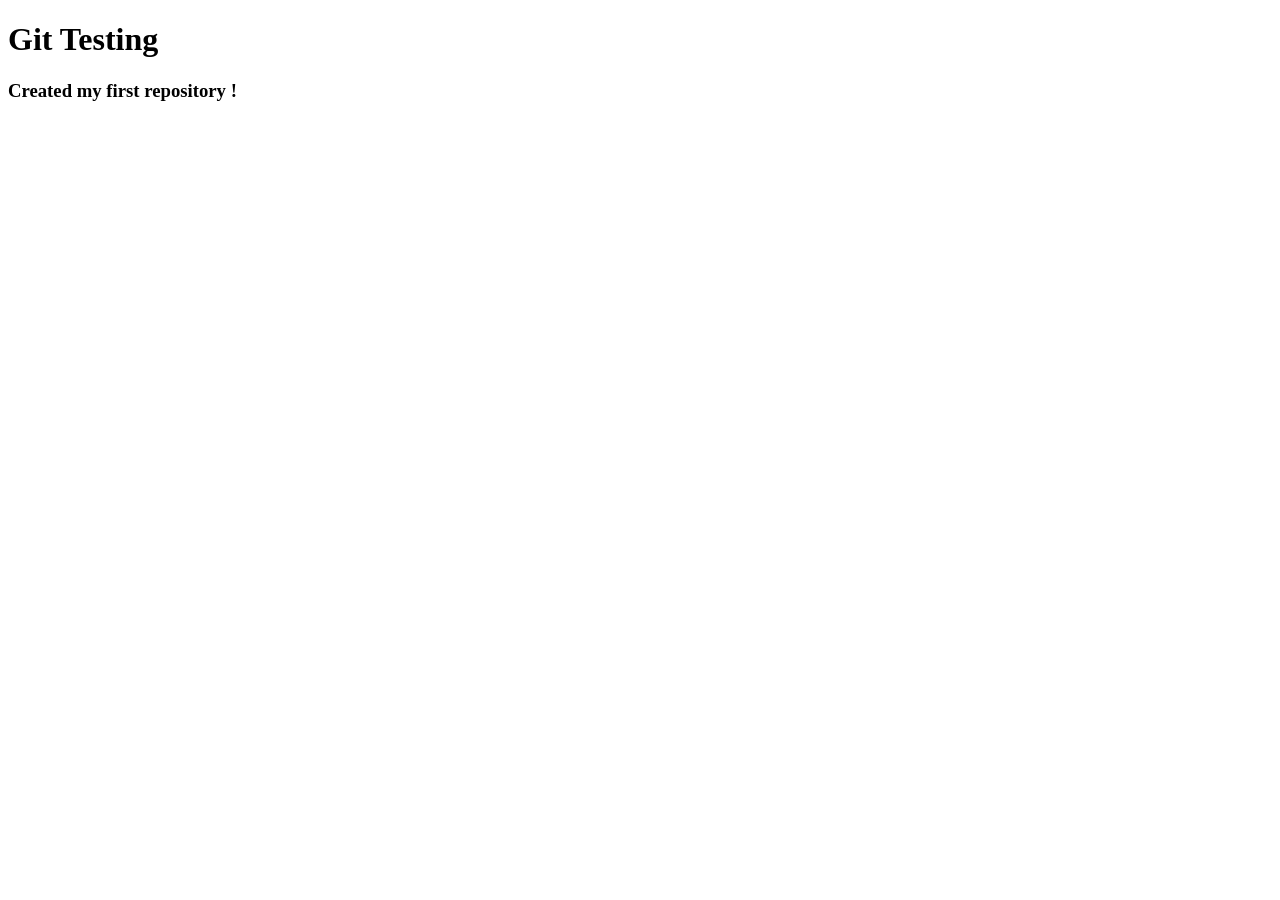
==== index.html @ 99018297 "renamed" ====
<!DOCTYPE html>
<html lang="en">
<head>
    <meta charset="UTF-8">
    <meta name="viewport" content="width=device-width, initial-scale=1.0">
    <title>Document</title>
</head>
<body>
    <h1>Git Testing</h1>
    <h3>Created my first repository !</h3>
</body>
</html>
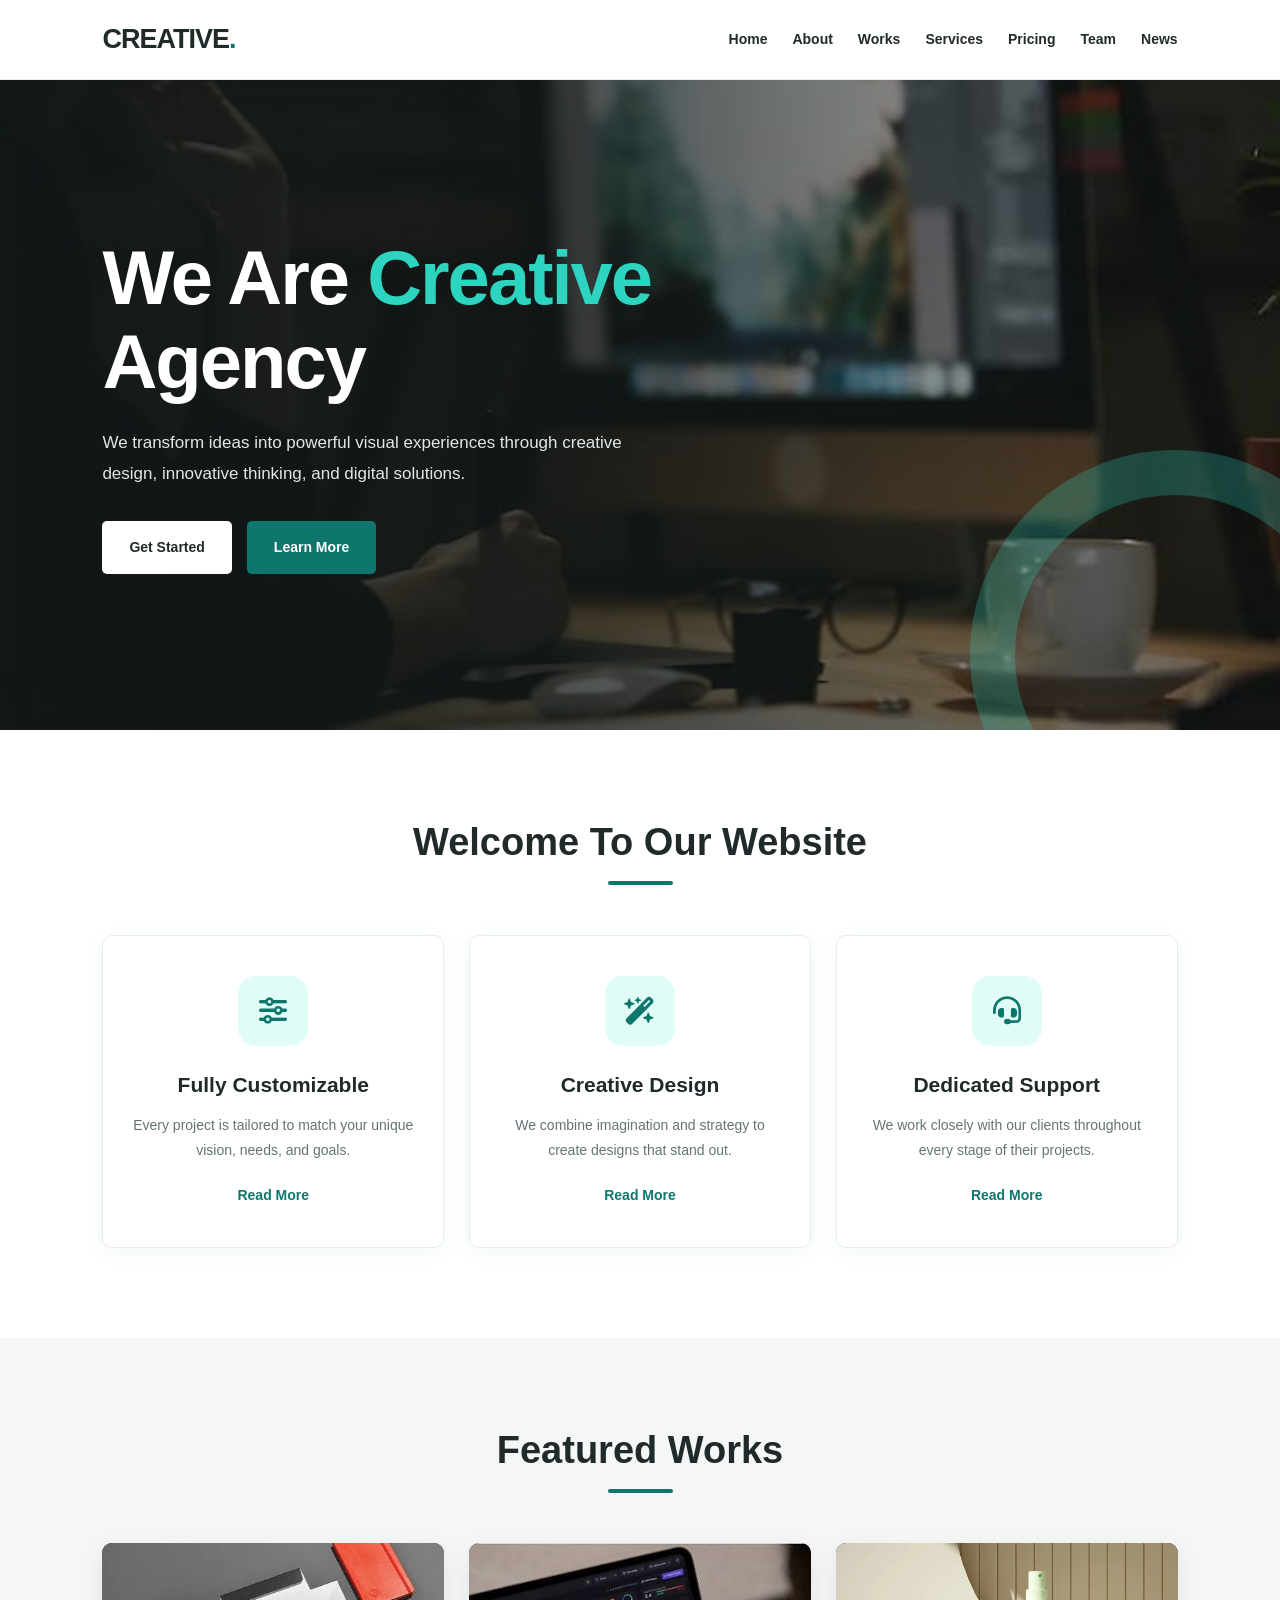
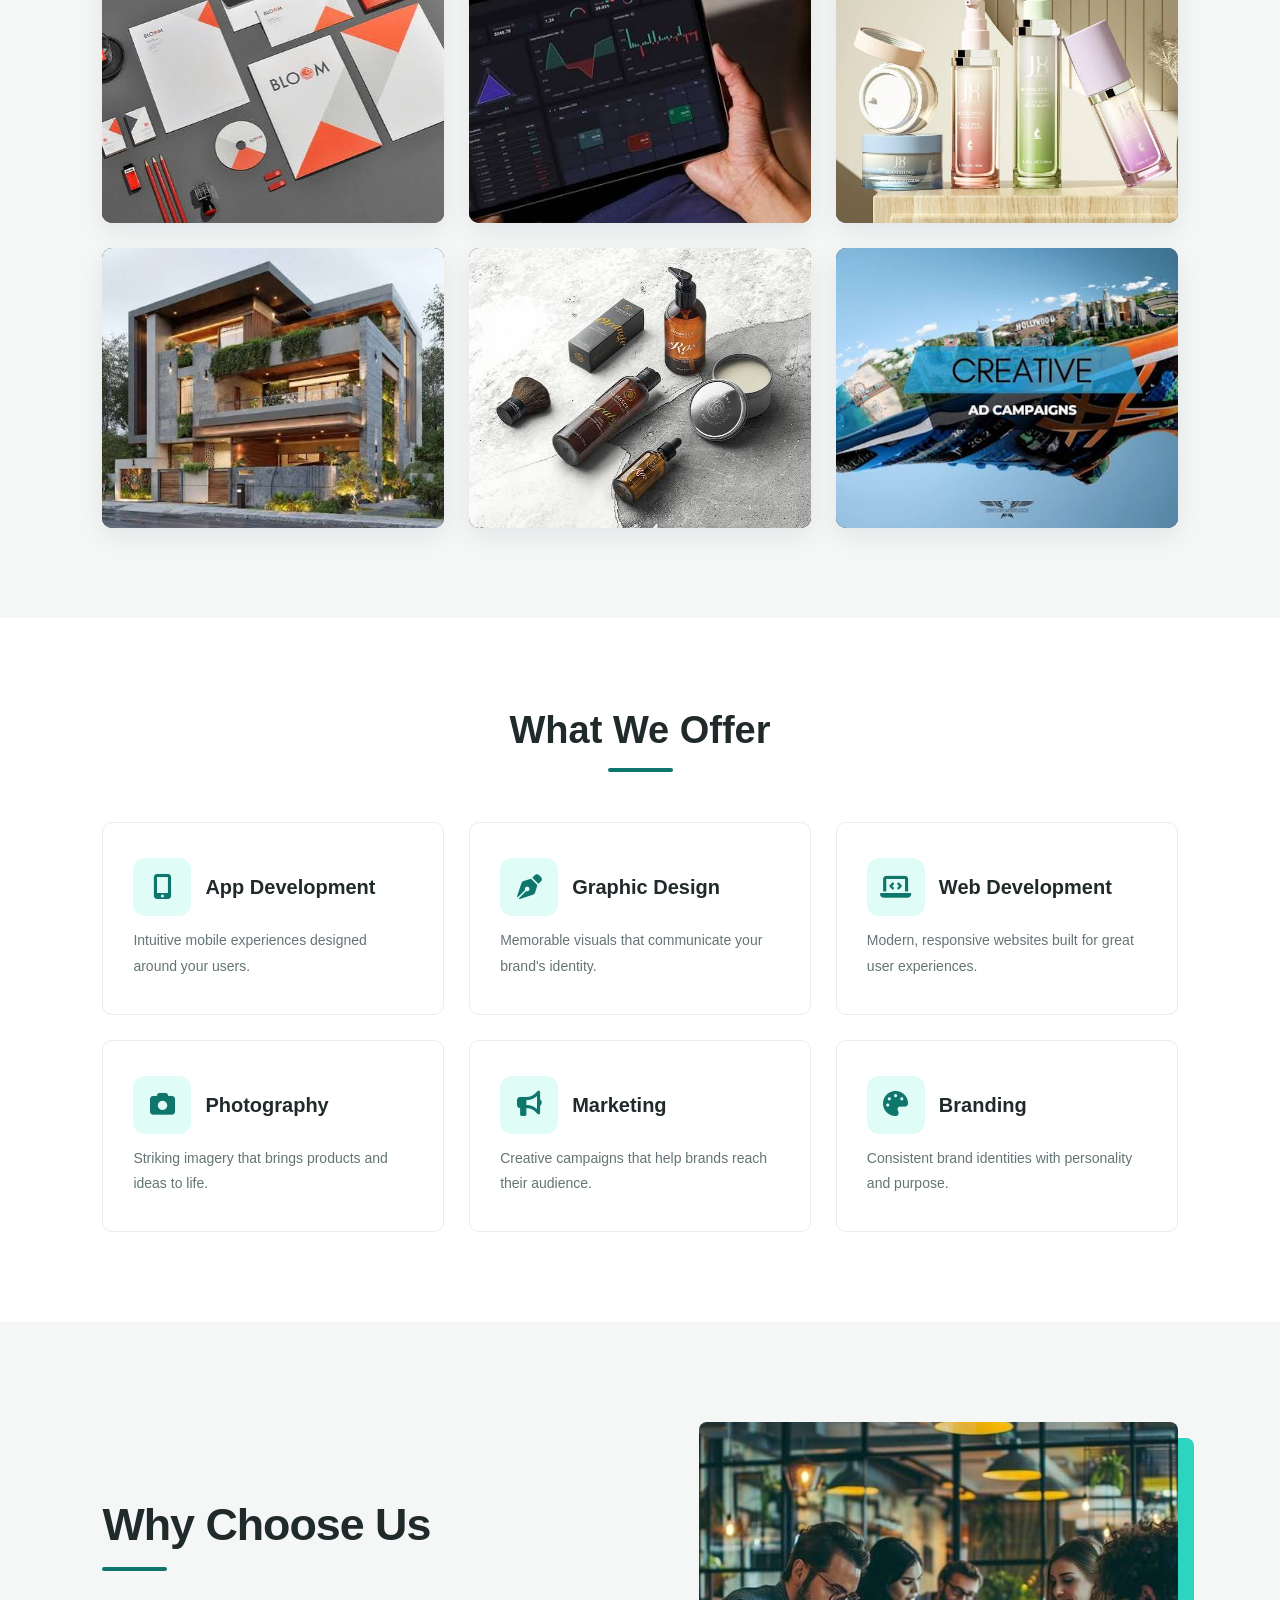
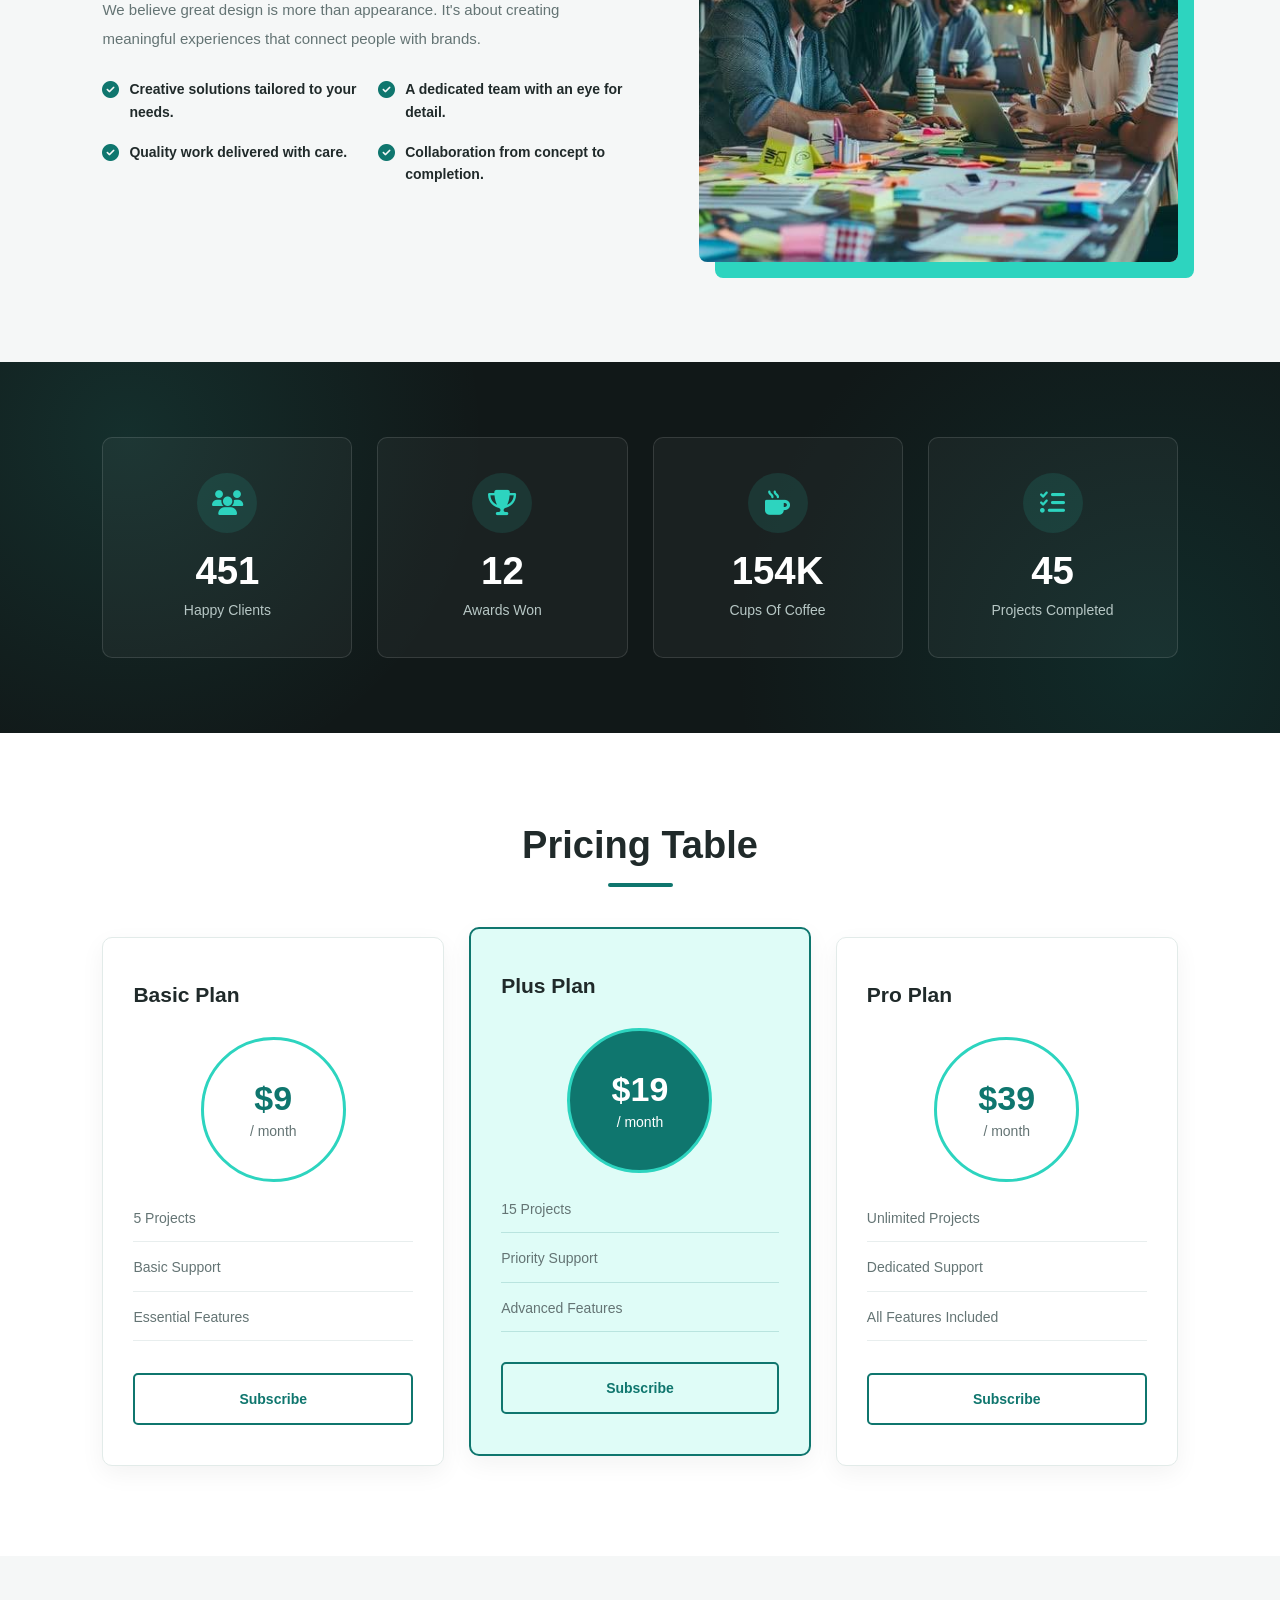
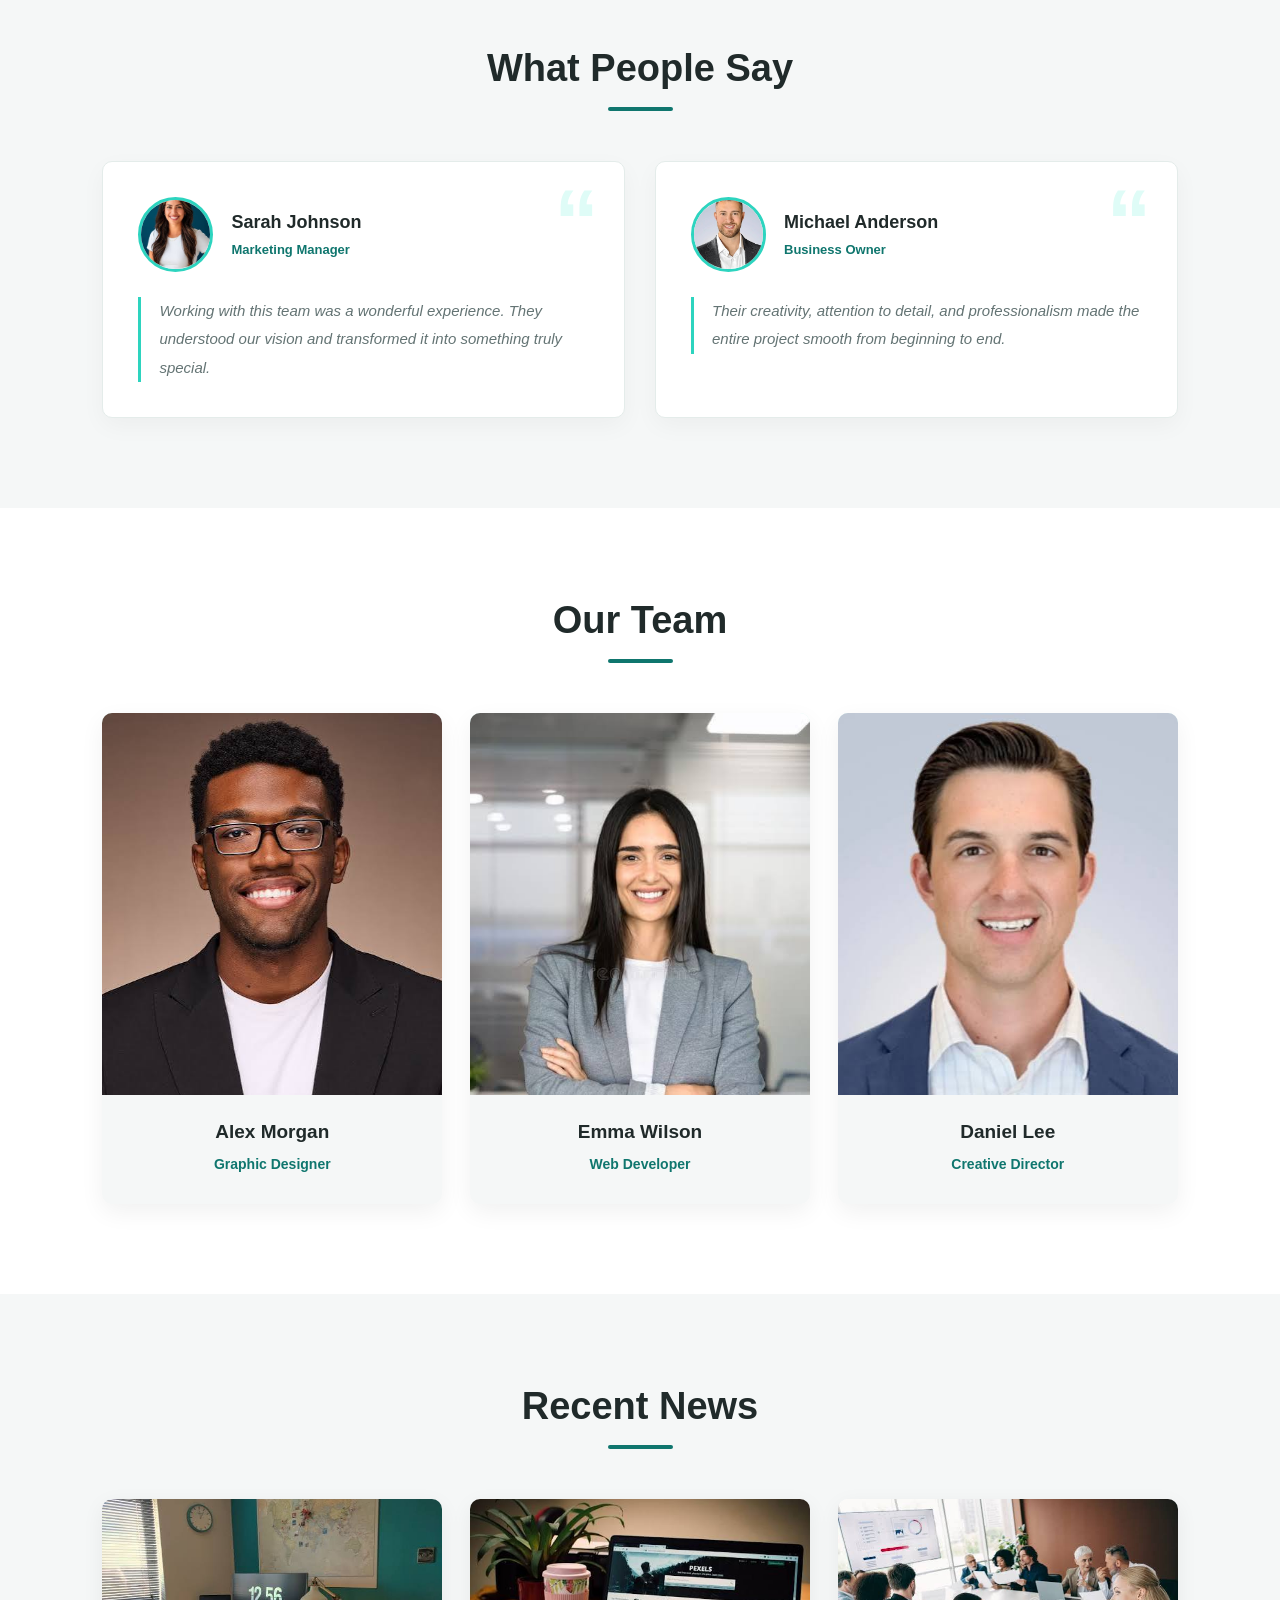
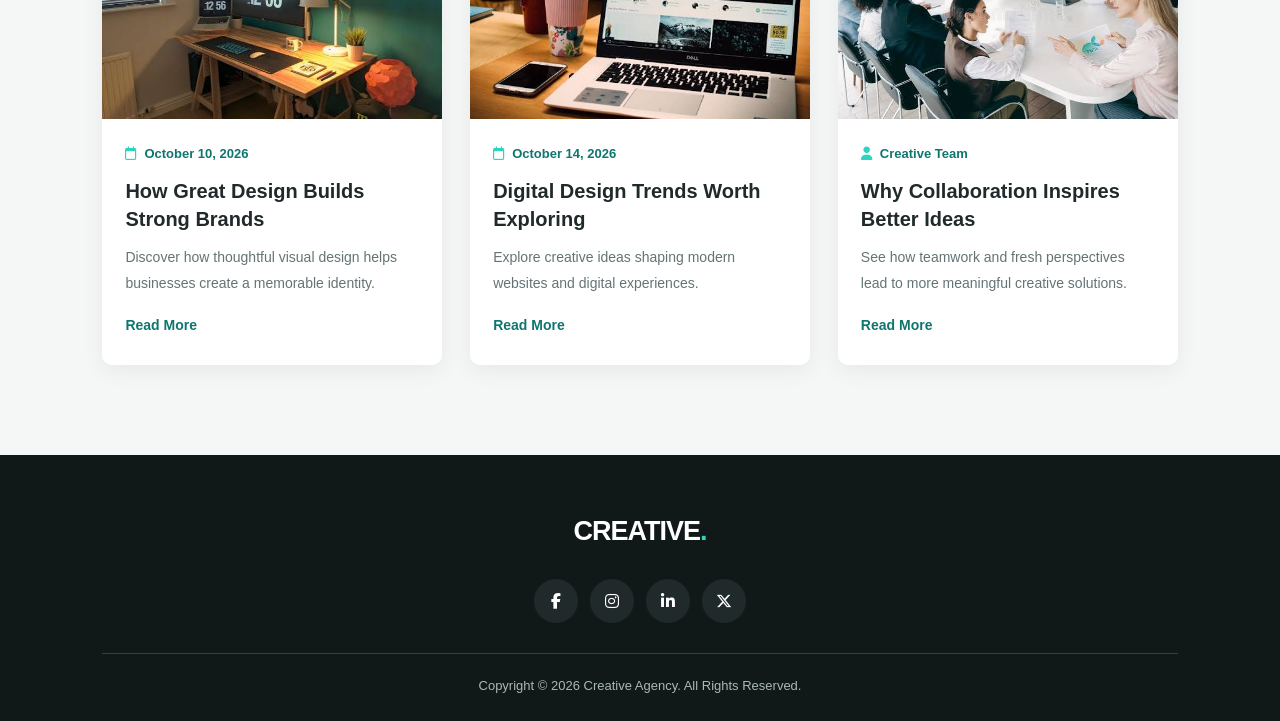
==== commit c2e6f43a: "Add files via upload" ====
--- a/index.html
+++ b/index.html
@@ -1,12 +1,708 @@
-<!DOCTYPE html>
-<html lang="en">
-<head>
-    <meta charset="UTF-8">
-    <meta name="viewport" content="width=device-width, initial-scale=1.0">
-    <title>Document</title>
-</head>
-<body>
-    <h1>Git Testing</h1>
-    <h3>Created my first repository !</h3>
-</body>
-</html>+
+<!DOCTYPE html>
+<html lang="en">
+<head>
+    <meta charset="UTF-8">
+    <meta name="viewport" content="width=device-width, initial-scale=1.0">
+
+    <title>Creative Agency</title>
+
+    <link rel="stylesheet" href="style.css">
+    <link rel="stylesheet" href="https://cdnjs.cloudflare.com/ajax/libs/font-awesome/6.7.2/css/all.min.css">
+</head>
+
+<body>
+
+    <!-- ================= HEADER ================= -->
+    <header class="header">
+        <a href="#home" class="logo">CREATIVE<span>.</span></a>
+
+        <nav class="navbar" aria-label="Main navigation">
+            <a href="#home">Home</a>
+            <a href="#about">About</a>
+            <a href="#works">Works</a>
+            <a href="#services">Services</a>
+            <a href="#pricing">Pricing</a>
+            <a href="#team">Team</a>
+            <a href="#news">News</a>
+        </nav>
+    </header>
+
+    <main>
+        <!-- ================= 1. HERO ================= -->
+        <section class="hero" id="home">
+            <div class="hero-content">
+                <h1>We Are <span>Creative</span> Agency</h1>
+                <p>
+                    We transform ideas into powerful visual experiences
+                    through creative design, innovative thinking, and
+                    digital solutions.
+                </p>
+                <div class="hero-buttons">
+                    <a href="#welcome" class="btn btn-light">Get Started</a>
+                    <a href="#works" class="btn btn-primary">Learn More</a>
+                </div>
+            </div>
+        </section>
+
+        <!-- ================= 2. WELCOME ================= -->
+        <section class="welcome section-padding" id="welcome">
+            <div class="section-header">
+                <h2>Welcome To Our Website</h2>
+                <span class="section-line"></span>
+            </div>
+            <div class="features-container">
+
+                <article class="feature-card">
+                    <i class="fa-solid fa-sliders feature-icon"
+                       aria-hidden="true"></i>
+                    <h3>Fully Customizable</h3>
+                    <p>
+                        Every project is tailored to match your unique
+                        vision, needs, and goals.
+                    </p>
+                    <a href="#services" class="card-link">Read More</a>
+                </article>
+
+                <article class="feature-card">
+                    <i class="fa-solid fa-wand-magic-sparkles feature-icon"
+                       aria-hidden="true"></i>
+                    <h3>Creative Design</h3>
+                    <p>
+                        We combine imagination and strategy to create
+                        designs that stand out.
+                    </p>
+                    <a href="#works" class="card-link">Read More</a>
+                </article>
+
+                <article class="feature-card">
+                    <i class="fa-solid fa-headset feature-icon"
+                       aria-hidden="true"></i>
+
+                    <h3>Dedicated Support</h3>
+
+                    <p>
+                        We work closely with our clients throughout
+                        every stage of their projects.
+                    </p>
+
+                    <a href="#news" class="card-link">Read More</a>
+                </article>
+
+            </div>
+        </section>
+
+        <!-- ================= 3. FEATURED WORKS ================= -->
+        <section class="portfolio section-padding" id="works">
+            <div class="section-header">
+                <h2>Featured Works</h2>
+                <span class="section-line"></span>
+            </div>
+
+            <div class="portfolio-container">
+
+                <article class="portfolio-card">
+                    <img src="images/work1.jpg"
+                         alt="Creative branding project">
+
+                    <div class="portfolio-overlay">
+                        <span class="portfolio-category">Branding</span>
+                        <h3>Visual Identity</h3>
+
+                        <div class="portfolio-actions">
+                            <a href="#services" aria-label="Explore branding services">
+                                <i class="fa-solid fa-arrow-up-right-from-square"
+                                   aria-hidden="true"></i>
+                            </a>
+
+                            <a href="#about" aria-label="Learn about our agency">
+                                <i class="fa-solid fa-magnifying-glass-plus"
+                                   aria-hidden="true"></i>
+                            </a>
+                        </div>
+                    </div>
+                </article>
+
+                <article class="portfolio-card">
+                    <img src="images/work2.jpg"
+                         alt="Modern website design project">
+
+                    <div class="portfolio-overlay">
+                        <span class="portfolio-category">Web Design</span>
+                        <h3>Digital Experience</h3>
+
+                        <div class="portfolio-actions">
+                            <a href="#services" aria-label="Explore web design services">
+                                <i class="fa-solid fa-arrow-up-right-from-square"
+                                   aria-hidden="true"></i>
+                            </a>
+
+                            <a href="#about" aria-label="Learn about our agency">
+                                <i class="fa-solid fa-magnifying-glass-plus"
+                                   aria-hidden="true"></i>
+                            </a>
+                        </div>
+                    </div>
+                </article>
+
+                <article class="portfolio-card">
+                    <img src="images/work3.jpg"
+                         alt="Creative packaging design">
+
+                    <div class="portfolio-overlay">
+                        <span class="portfolio-category">Packaging</span>
+                        <h3>Product Stories</h3>
+
+                        <div class="portfolio-actions">
+                            <a href="#services" aria-label="Explore design services">
+                                <i class="fa-solid fa-arrow-up-right-from-square"
+                                   aria-hidden="true"></i>
+                            </a>
+
+                            <a href="#about" aria-label="Learn about our agency">
+                                <i class="fa-solid fa-magnifying-glass-plus"
+                                   aria-hidden="true"></i>
+                            </a>
+                        </div>
+                    </div>
+                </article>
+
+                <article class="portfolio-card">
+                    <img src="images/work4.jpg"
+                         alt="Architectural design project">
+
+                    <div class="portfolio-overlay">
+                        <span class="portfolio-category">Architecture</span>
+                        <h3>Modern Spaces</h3>
+
+                        <div class="portfolio-actions">
+                            <a href="#services" aria-label="Explore creative services">
+                                <i class="fa-solid fa-arrow-up-right-from-square"
+                                   aria-hidden="true"></i>
+                            </a>
+
+                            <a href="#about" aria-label="Learn about our agency">
+                                <i class="fa-solid fa-magnifying-glass-plus"
+                                   aria-hidden="true"></i>
+                            </a>
+                        </div>
+                    </div>
+                </article>
+
+                <article class="portfolio-card">
+                    <img src="images/work5.jpg"
+                         alt="Creative product photography">
+
+                    <div class="portfolio-overlay">
+                        <span class="portfolio-category">Photography</span>
+                        <h3>Product Stories</h3>
+
+                        <div class="portfolio-actions">
+                            <a href="#services" aria-label="Explore photography services">
+                                <i class="fa-solid fa-arrow-up-right-from-square"
+                                   aria-hidden="true"></i>
+                            </a>
+
+                            <a href="#about" aria-label="Learn about our agency">
+                                <i class="fa-solid fa-magnifying-glass-plus"
+                                   aria-hidden="true"></i>
+                            </a>
+                        </div>
+                    </div>
+                </article>
+
+                <article class="portfolio-card">
+                    <img src="images/work6.jpg"
+                         alt="Creative advertising campaign">
+
+                    <div class="portfolio-overlay">
+                        <span class="portfolio-category">Campaign</span>
+                        <h3>Bold Ideas</h3>
+
+                        <div class="portfolio-actions">
+                            <a href="#services" aria-label="Explore campaign services">
+                                <i class="fa-solid fa-arrow-up-right-from-square"
+                                   aria-hidden="true"></i>
+                            </a>
+
+                            <a href="#about" aria-label="Learn about our agency">
+                                <i class="fa-solid fa-magnifying-glass-plus"
+                                   aria-hidden="true"></i>
+                            </a>
+                        </div>
+                    </div>
+                </article>
+
+            </div>
+        </section>
+
+        <!-- ================= 4. SERVICES ================= -->
+        <section class="services section-padding" id="services">
+            <div class="section-header">
+                <h2>What We Offer</h2>
+                <span class="section-line"></span>
+            </div>
+
+            <div class="services-container">
+
+                <article class="service-card">
+                    <h3>
+                        <i class="fa-solid fa-mobile-screen-button"
+                           aria-hidden="true"></i>
+                        App Development
+                    </h3>
+                    <p>Intuitive mobile experiences designed around your users.</p>
+                </article>
+
+                <article class="service-card">
+                    <h3>
+                        <i class="fa-solid fa-pen-nib"
+                           aria-hidden="true"></i>
+                        Graphic Design
+                    </h3>
+                    <p>Memorable visuals that communicate your brand's identity.</p>
+                </article>
+
+                <article class="service-card">
+                    <h3>
+                        <i class="fa-solid fa-laptop-code"
+                           aria-hidden="true"></i>
+                        Web Development
+                    </h3>
+                    <p>Modern, responsive websites built for great user experiences.</p>
+                </article>
+
+                <article class="service-card">
+                    <h3>
+                        <i class="fa-solid fa-camera"
+                           aria-hidden="true"></i>
+                        Photography
+                    </h3>
+                    <p>Striking imagery that brings products and ideas to life.</p>
+                </article>
+
+                <article class="service-card">
+                    <h3>
+                        <i class="fa-solid fa-bullhorn"
+                           aria-hidden="true"></i>
+                        Marketing
+                    </h3>
+                    <p>Creative campaigns that help brands reach their audience.</p>
+                </article>
+
+                <article class="service-card">
+                    <h3>
+                        <i class="fa-solid fa-palette"
+                           aria-hidden="true"></i>
+                        Branding
+                    </h3>
+                    <p>Consistent brand identities with personality and purpose.</p>
+                </article>
+
+            </div>
+        </section>
+
+        <!-- ================= 5. WHY CHOOSE US ================= -->
+        <section class="about section-padding" id="about">
+
+            <div class="about-content">
+                <div class="section-header section-header-left">
+                    <h2>Why Choose Us</h2>
+                    <span class="section-line"></span>
+                </div>
+
+                <p>
+                    We believe great design is more than appearance.
+                    It's about creating meaningful experiences that
+                    connect people with brands.
+                </p>
+
+                <ul class="about-list">
+                    <li>
+                        <i class="fa-solid fa-circle-check"
+                           aria-hidden="true"></i>
+                        Creative solutions tailored to your needs.
+                    </li>
+
+                    <li>
+                        <i class="fa-solid fa-circle-check"
+                           aria-hidden="true"></i>
+                        A dedicated team with an eye for detail.
+                    </li>
+
+                    <li>
+                        <i class="fa-solid fa-circle-check"
+                           aria-hidden="true"></i>
+                        Quality work delivered with care.
+                    </li>
+
+                    <li>
+                        <i class="fa-solid fa-circle-check"
+                           aria-hidden="true"></i>
+                        Collaboration from concept to completion.
+                    </li>
+                </ul>
+            </div>
+
+            <div class="about-image">
+                <img src="images/about.jpg"
+                     alt="Creative team working together in a studio">
+            </div>
+
+        </section>
+
+        <!-- ================= 6. STATISTICS ================= -->
+        <section class="stats section-padding" id="stats">
+
+            <div class="stats-container">
+
+                <article class="stat-card">
+                    <i class="fa-solid fa-users" aria-hidden="true"></i>
+                    <h3>451</h3>
+                    <p>Happy Clients</p>
+                </article>
+
+                <article class="stat-card">
+                    <i class="fa-solid fa-trophy" aria-hidden="true"></i>
+                    <h3>12</h3>
+                    <p>Awards Won</p>
+                </article>
+
+                <article class="stat-card">
+                    <i class="fa-solid fa-mug-hot" aria-hidden="true"></i>
+                    <h3>154K</h3>
+                    <p>Cups Of Coffee</p>
+                </article>
+
+                <article class="stat-card">
+                    <i class="fa-solid fa-list-check" aria-hidden="true"></i>
+                    <h3>45</h3>
+                    <p>Projects Completed</p>
+                </article>
+
+            </div>
+        </section>
+
+        <!-- ================= 7. PRICING ================= -->
+        <section class="pricing section-padding" id="pricing">
+            <div class="section-header">
+                <h2>Pricing Table</h2>
+                <span class="section-line"></span>
+            </div>
+
+            <div class="pricing-container">
+
+                <article class="pricing-card">
+                    <h3>Basic Plan</h3>
+
+                    <div class="price-circle">
+                        <p><span>$9</span> / month</p>
+                    </div>
+
+                    <ul class="pricing-features">
+                        <li>5 Projects</li>
+                        <li>Basic Support</li>
+                        <li>Essential Features</li>
+                    </ul>
+
+                    <a href="#contact" class="btn btn-outline">Subscribe</a>
+                </article>
+
+                <article class="pricing-card">
+                    <h3>Plus Plan</h3>
+
+                    <div class="price-circle">
+                        <p><span>$19</span> / month</p>
+                    </div>
+
+                    <ul class="pricing-features">
+                        <li>15 Projects</li>
+                        <li>Priority Support</li>
+                        <li>Advanced Features</li>
+                    </ul>
+
+                    <a href="#contact" class="btn btn-outline">Subscribe</a>
+                </article>
+
+                <article class="pricing-card">
+                    <h3>Pro Plan</h3>
+
+                    <div class="price-circle">
+                        <p><span>$39</span> / month</p>
+                    </div>
+
+                    <ul class="pricing-features">
+                        <li>Unlimited Projects</li>
+                        <li>Dedicated Support</li>
+                        <li>All Features Included</li>
+                    </ul>
+
+                    <a href="#contact" class="btn btn-outline">Subscribe</a>
+                </article>
+
+            </div>
+        </section>
+
+        <!-- ================= 8. TESTIMONIALS ================= -->
+        <section class="testimonials section-padding" id="testimonials">
+            <div class="section-header">
+                <h2>What People Say</h2>
+                <span class="section-line"></span>
+            </div>
+
+            <div class="testimonials-container">
+
+                <article class="testimonial-card">
+
+                    <div class="testimonial-person">
+                        <img src="images/person2.jpg"
+                             alt="Portrait of a satisfied client">
+
+                        <div>
+                            <h3>Sarah Johnson</h3>
+                            <p>Marketing Manager</p>
+                        </div>
+                    </div>
+
+                    <blockquote>
+                        Working with this team was a wonderful experience.
+                        They understood our vision and transformed it into
+                        something truly special.
+                    </blockquote>
+
+                </article>
+
+                <article class="testimonial-card">
+
+                    <div class="testimonial-person">
+                        <img src="images/person1.jpg"
+                             alt="Portrait of a satisfied client">
+
+                        <div>
+                            <h3>Michael Anderson</h3>
+                            <p>Business Owner</p>
+                        </div>
+                    </div>
+
+                    <blockquote>
+                        Their creativity, attention to detail, and
+                        professionalism made the entire project smooth
+                        from beginning to end.
+                    </blockquote>
+
+                </article>
+
+            </div>
+        </section>
+
+        <!-- ================= 9. OUR TEAM ================= -->
+        <section class="team section-padding" id="team">
+            <div class="section-header">
+                <h2>Our Team</h2>
+                <span class="section-line"></span>
+            </div>
+
+            <div class="team-container">
+
+                <article class="team-card">
+                    <div class="team-image">
+                        <img src="images/team2.jpg"
+                             alt="Alex Morgan, graphic designer">
+
+                        <div class="team-socials">
+                            <a href="#contact" aria-label="Alex on Facebook">
+                                <i class="fa-brands fa-facebook-f"
+                                   aria-hidden="true"></i>
+                            </a>
+
+                            <a href="#contact" aria-label="Alex on LinkedIn">
+                                <i class="fa-brands fa-linkedin-in"
+                                   aria-hidden="true"></i>
+                            </a>
+
+                            <a href="#contact" aria-label="Alex on Instagram">
+                                <i class="fa-brands fa-instagram"
+                                   aria-hidden="true"></i>
+                            </a>
+                        </div>
+                    </div>
+
+                    <div class="team-info">
+                        <h3>Alex Morgan</h3>
+                        <p>Graphic Designer</p>
+                    </div>
+                </article>
+
+                <article class="team-card">
+                    <div class="team-image">
+                        <img src="images/team1.jpg"
+                             alt="Emma Wilson, web developer">
+
+                        <div class="team-socials">
+                            <a href="#contact" aria-label="Emma on Facebook">
+                                <i class="fa-brands fa-facebook-f"
+                                   aria-hidden="true"></i>
+                            </a>
+
+                            <a href="#contact" aria-label="Emma on LinkedIn">
+                                <i class="fa-brands fa-linkedin-in"
+                                   aria-hidden="true"></i>
+                            </a>
+
+                            <a href="#contact" aria-label="Emma on Instagram">
+                                <i class="fa-brands fa-instagram"
+                                   aria-hidden="true"></i>
+                            </a>
+                        </div>
+                    </div>
+
+                    <div class="team-info">
+                        <h3>Emma Wilson</h3>
+                        <p>Web Developer</p>
+                    </div>
+                </article>
+
+                <article class="team-card">
+                    <div class="team-image">
+                        <img src="images/team3.jpg"
+                             alt="Daniel Lee, creative director">
+
+                        <div class="team-socials">
+                            <a href="#contact" aria-label="Daniel on Facebook">
+                                <i class="fa-brands fa-facebook-f"
+                                   aria-hidden="true"></i>
+                            </a>
+
+                            <a href="#contact" aria-label="Daniel on LinkedIn">
+                                <i class="fa-brands fa-linkedin-in"
+                                   aria-hidden="true"></i>
+                            </a>
+
+                            <a href="#contact" aria-label="Daniel on Instagram">
+                                <i class="fa-brands fa-instagram"
+                                   aria-hidden="true"></i>
+                            </a>
+                        </div>
+                    </div>
+
+                    <div class="team-info">
+                        <h3>Daniel Lee</h3>
+                        <p>Creative Director</p>
+                    </div>
+                </article>
+
+            </div>
+        </section>
+
+
+        <!-- ================= 10. RECENT NEWS ================= -->
+        <section class="news section-padding" id="news">
+            <div class="section-header">
+                <h2>Recent News</h2>
+                <span class="section-line"></span>
+            </div>
+
+            <div class="news-container">
+
+                <article class="news-card">
+                    <img src="images/news1.jpg"
+                         alt="Design team exploring new creative ideas">
+
+                    <div class="news-content">
+                        <p class="news-meta">
+                            <i class="fa-regular fa-calendar"
+                               aria-hidden="true"></i>
+                            October 10, 2026
+                        </p>
+
+                        <h3>How Great Design Builds Strong Brands</h3>
+
+                        <p>
+                            Discover how thoughtful visual design helps
+                            businesses create a memorable identity.
+                        </p>
+
+                        <a href="#contact" class="card-link">Read More</a>
+                    </div>
+                </article>
+
+                <article class="news-card">
+                    <img src="images/news2.jpg"
+                         alt="Designer creating a digital interface">
+
+                    <div class="news-content">
+                        <p class="news-meta">
+                            <i class="fa-regular fa-calendar"
+                               aria-hidden="true"></i>
+                            October 14, 2026
+                        </p>
+
+                        <h3>Digital Design Trends Worth Exploring</h3>
+
+                        <p>
+                            Explore creative ideas shaping modern
+                            websites and digital experiences.
+                        </p>
+
+                        <a href="#contact" class="card-link">Read More</a>
+                    </div>
+                </article>
+
+                <article class="news-card">
+                    <img src="images/news3.jpg"
+                         alt="Creative professionals collaborating in a studio">
+
+                    <div class="news-content">
+                        <p class="news-meta">
+                            <i class="fa-solid fa-user"
+                               aria-hidden="true"></i>
+                            Creative Team
+                        </p>
+
+                        <h3>Why Collaboration Inspires Better Ideas</h3>
+
+                        <p>
+                            See how teamwork and fresh perspectives
+                            lead to more meaningful creative solutions.
+                        </p>
+
+                        <a href="#contact" class="card-link">Read More</a>
+                    </div>
+                </article>
+
+            </div>
+        </section>
+
+    </main>
+
+    <!-- ================= 11. FOOTER ================= -->
+    <footer class="footer" id="contact">
+
+        <a href="#home" class="footer-logo">CREATIVE<span>.</span></a>
+
+        <div class="footer-socials">
+            <a href="#contact" aria-label="Facebook">
+                <i class="fa-brands fa-facebook-f" aria-hidden="true"></i>
+            </a>
+
+            <a href="#contact" aria-label="Instagram">
+                <i class="fa-brands fa-instagram" aria-hidden="true"></i>
+            </a>
+
+            <a href="#contact" aria-label="LinkedIn">
+                <i class="fa-brands fa-linkedin-in" aria-hidden="true"></i>
+            </a>
+
+            <a href="#contact" aria-label="Twitter">
+                <i class="fa-brands fa-x-twitter" aria-hidden="true"></i>
+            </a>
+        </div>
+
+        <p class="copyright">
+            Copyright &copy; 2026 Creative Agency. All Rights Reserved.
+        </p>
+
+    </footer>
+
+</body>
+</html>
--- a/style.css
+++ b/style.css
@@ -0,0 +1,1779 @@
+/* ==================== 1. GLOBAL RESET ==================== */
+
+* {
+    margin: 0;
+    padding: 0;
+    box-sizing: border-box;
+}
+
+:root {
+    --teal: #0F766E;
+    --bright-teal: #2DD4BF;
+    --light-teal: #DFFCF7;
+    --charcoal: #202A2A;
+    --dark: #111818;
+    --white: #FFFFFF;
+    --light-grey: #F5F7F7;
+    --text-grey: #647474;
+
+    --transition: 0.3s ease;
+}
+
+html {
+    scroll-behavior: smooth;
+    scroll-padding-top: 90px;
+}
+
+body {
+    font-family: Arial, Helvetica, sans-serif;
+    background-color: var(--white);
+    color: var(--charcoal);
+    line-height: 1.6;
+    overflow-x: hidden;
+}
+
+a {
+    text-decoration: none;
+    color: inherit;
+}
+
+img {
+    display: block;
+    max-width: 100%;
+}
+
+button,
+input,
+textarea {
+    font: inherit;
+}
+
+::selection {
+    background-color: var(--bright-teal);
+    color: var(--dark);
+}
+
+
+/* ==================== 2. HEADER ==================== */
+
+.header {
+    width: 100%;
+    min-height: 80px;
+    padding: 15px 8%;
+
+    display: flex;
+    align-items: center;
+    justify-content: space-between;
+    gap: 30px;
+
+    background-color: var(--white);
+    border-bottom: 1px solid #E8EEEE;
+
+    position: sticky;
+    top: 0;
+    z-index: 1000;
+}
+
+/* Logo */
+
+.logo,
+.footer-logo {
+    font-size: 27px;
+    font-weight: 800;
+    letter-spacing: -1px;
+    color: var(--charcoal);
+    white-space: nowrap;
+}
+
+.logo span,
+.footer-logo span {
+    color: var(--teal);
+}
+
+/* Navigation */
+
+.navbar {
+    display: flex;
+    align-items: center;
+    justify-content: flex-end;
+    gap: 25px;
+}
+
+.navbar a {
+    position: relative;
+    padding: 8px 0;
+
+    font-size: 14px;
+    font-weight: 600;
+    color: var(--charcoal);
+
+    transition: color var(--transition);
+}
+
+/* Animated underline */
+
+.navbar a::after {
+    content: "";
+    position: absolute;
+    bottom: 0;
+    left: 0;
+
+    width: 0;
+    height: 3px;
+
+    background-color: var(--bright-teal);
+    transition: width var(--transition);
+}
+
+.navbar a:hover {
+    color: var(--teal);
+}
+
+.navbar a:hover::after {
+    width: 100%;
+}
+
+
+/* ==================== 3. SHARED BUTTONS ==================== */
+
+.btn {
+    display: inline-flex;
+    align-items: center;
+    justify-content: center;
+    gap: 8px;
+
+    padding: 13px 25px;
+    border: 2px solid transparent;
+    border-radius: 5px;
+
+    font-size: 14px;
+    font-weight: 700;
+    cursor: pointer;
+
+    transition:
+        background-color var(--transition),
+        color var(--transition),
+        border-color var(--transition),
+        transform var(--transition);
+}
+
+.btn:hover {
+    transform: translateY(-3px);
+}
+
+/* Teal button */
+
+.btn-primary {
+    background-color: var(--teal);
+    color: var(--white);
+}
+
+.btn-primary:hover {
+    background-color: var(--bright-teal);
+    color: var(--dark);
+}
+
+/* Light button */
+
+.btn-light {
+    background-color: var(--white);
+    color: var(--charcoal);
+}
+
+.btn-light:hover {
+    background-color: var(--bright-teal);
+    color: var(--dark);
+}
+
+/* Outlined button */
+
+.btn-outline {
+    background-color: transparent;
+    color: var(--teal);
+    border-color: var(--teal);
+}
+
+.btn-outline:hover {
+    background-color: var(--teal);
+    color: var(--white);
+}
+
+
+/* ==================== 4. SHARED SECTION HEADINGS ==================== */
+
+.section-padding {
+    padding: 90px 8%;
+}
+
+.section-header {
+    text-align: center;
+    margin-bottom: 50px;
+}
+
+.section-header h2 {
+    color: var(--charcoal);
+    font-size: clamp(28px, 3vw, 38px);
+    font-weight: 800;
+    line-height: 1.2;
+    margin-bottom: 15px;
+}
+
+.section-line {
+    display: block;
+    width: 65px;
+    height: 4px;
+    margin: 0 auto;
+
+    background-color: var(--teal);
+    border-radius: 5px;
+
+    transition: width var(--transition);
+}
+
+.section-header:hover .section-line {
+    width: 100px;
+}
+
+/* For headings aligned to the left */
+
+.section-header-left {
+    text-align: left;
+}
+
+.section-header-left .section-line {
+    margin-left: 0;
+}
+
+
+/* ==================== 5. COMMON TEXT LINKS ==================== */
+
+.card-link {
+    display: inline-block;
+    margin-top: 15px;
+
+    color: var(--teal);
+    font-weight: 700;
+    font-size: 14px;
+
+    transition:
+        color var(--transition),
+        transform var(--transition);
+}
+
+.card-link:hover {
+    color: var(--bright-teal);
+    transform: translateX(4px);
+}
+
+
+/* ==================== 6. FOOTER ==================== */
+
+.footer {
+    background-color: var(--dark);
+    color: var(--white);
+
+    padding: 55px 8% 25px;
+    text-align: center;
+}
+
+/* Footer logo */
+
+.footer-logo {
+    display: inline-block;
+    color: var(--white);
+    margin-bottom: 25px;
+}
+
+.footer-logo span {
+    color: var(--bright-teal);
+}
+
+/* Social icons */
+
+.footer-socials {
+    display: flex;
+    justify-content: center;
+    align-items: center;
+    flex-wrap: wrap;
+    gap: 12px;
+
+    margin-bottom: 30px;
+}
+
+.footer-socials a {
+    display: flex;
+    align-items: center;
+    justify-content: center;
+
+    width: 44px;
+    height: 44px;
+
+    border-radius: 50%;
+    background-color: var(--charcoal);
+    color: var(--white);
+
+    transition:
+        background-color var(--transition),
+        color var(--transition),
+        transform var(--transition);
+}
+
+.footer-socials a:hover {
+    background-color: var(--bright-teal);
+    color: var(--dark);
+    transform: translateY(-5px);
+}
+
+/* Copyright */
+
+.copyright {
+    padding-top: 22px;
+    border-top: 1px solid #354040;
+
+    color: #AAB8B8;
+    font-size: 13px;
+}
+
+
+/* ==================== 7. RESPONSIVE FOUNDATION ==================== */
+
+@media (max-width: 1000px) {
+
+    .header {
+        padding: 15px 5%;
+        gap: 20px;
+    }
+
+    .navbar {
+        gap: 15px;
+    }
+
+    .navbar a {
+        font-size: 13px;
+    }
+
+    .section-padding {
+        padding: 70px 5%;
+    }
+}
+
+@media (max-width: 700px) {
+
+    .header {
+        position: relative;
+        flex-direction: column;
+        gap: 12px;
+        padding: 18px 5%;
+    }
+
+    .navbar {
+        justify-content: center;
+        flex-wrap: wrap;
+        gap: 8px 18px;
+    }
+
+    .navbar a {
+        font-size: 13px;
+    }
+
+    .section-padding {
+        padding: 55px 6%;
+    }
+
+    .section-header {
+        margin-bottom: 35px;
+    }
+
+    .footer {
+        padding: 40px 6% 20px;
+    }
+}
+
+
+/* ==================== 8. ACCESSIBILITY ==================== */
+
+a:focus-visible {
+    outline: 3px solid var(--bright-teal);
+    outline-offset: 4px;
+}
+
+@media (prefers-reduced-motion: reduce) {
+    html {
+        scroll-behavior: auto;
+    }
+
+    *,
+    *::before,
+    *::after {
+        transition-duration: 0.01ms !important;
+        animation-duration: 0.01ms !important;
+        scroll-behavior: auto !important;
+    }
+}
+
+
+/* ==================== HERO SECTION ==================== */
+
+.hero {
+    min-height: 650px;
+    padding: 100px 8%;
+
+    display: flex;
+    align-items: center;
+    justify-content: flex-start;
+
+    position: relative;
+    isolation: isolate;
+
+    background-image:
+        linear-gradient(
+            90deg,
+            rgba(17, 24, 24, 0.92) 0%,
+            rgba(17, 24, 24, 0.72) 48%,
+            rgba(17, 24, 24, 0.25) 100%
+        ),
+        url("images/hero.jpg");
+
+    background-size: cover;
+    background-position: center;
+    background-repeat: no-repeat;
+
+    color: var(--white);
+    overflow: hidden;
+}
+
+/* Decorative teal accent */
+
+.hero::after {
+    content: "";
+    position: absolute;
+    z-index: -1;
+
+    width: 320px;
+    height: 320px;
+    right: -100px;
+    bottom: -130px;
+
+    border: 45px solid rgba(45, 212, 191, 0.25);
+    border-radius: 50%;
+}
+
+/* Hero content */
+
+.hero-content {
+    max-width: 720px;
+}
+
+.hero-content h1 {
+    font-size: clamp(42px, 6vw, 76px);
+    font-weight: 800;
+    line-height: 1.1;
+    letter-spacing: -2px;
+
+    margin-bottom: 25px;
+}
+
+.hero-content h1 span {
+    color: var(--bright-teal);
+}
+
+.hero-content p {
+    max-width: 570px;
+    margin-bottom: 32px;
+
+    font-size: 17px;
+    line-height: 1.8;
+    color: #E0E8E7;
+}
+
+/* Hero buttons */
+
+.hero-buttons {
+    display: flex;
+    flex-wrap: wrap;
+    gap: 15px;
+}
+
+/* Subtle entrance effect */
+
+.hero-content h1,
+.hero-content p,
+.hero-buttons {
+    animation: heroFadeIn 0.8s ease both;
+}
+
+.hero-content p {
+    animation-delay: 0.15s;
+}
+
+.hero-buttons {
+    animation-delay: 0.3s;
+}
+
+@keyframes heroFadeIn {
+    from {
+        opacity: 0;
+        transform: translateY(20px);
+    }
+
+    to {
+        opacity: 1;
+        transform: translateY(0);
+    }
+}
+
+/* Hero responsive layout */
+
+@media (max-width: 700px) {
+    .hero {
+        min-height: 560px;
+        padding: 80px 6%;
+
+        background-position: 60% center;
+
+        background-image:
+            linear-gradient(
+                rgba(17, 24, 24, 0.78),
+                rgba(17, 24, 24, 0.88)
+            ),
+            url("images/hero.jpg");
+    }
+
+    .hero-content h1 {
+        letter-spacing: -1px;
+    }
+
+    .hero-content p {
+        font-size: 15px;
+    }
+
+    .hero-buttons {
+        gap: 12px;
+    }
+}
+
+/* ========== WELCOME SECTION ========== */
+.welcome {
+    background-color: var(--white);
+    text-align: center;
+}
+
+.welcome .section-header p {
+    max-width: 650px;
+    margin: 20px auto 0;
+    color: var(--text-grey);
+    font-size: 15px;
+}
+
+/* Feature cards layout */
+.features-container {
+    display: grid;
+    grid-template-columns: repeat(3, 1fr);
+    gap: 25px;
+    margin-top: 45px;
+}
+
+.feature-card {
+    padding: 40px 28px;
+    background-color: var(--white);
+    border: 1px solid #E5EEEE;
+    border-radius: 10px;
+    box-shadow: 0 5px 20px rgba(15, 118, 110, 0.05);
+    transition: transform var(--transition),
+                box-shadow var(--transition),
+                border-color var(--transition);
+}
+
+.feature-card:hover {
+    transform: translateY(-8px);
+    border-color: var(--bright-teal);
+    box-shadow: 0 15px 35px rgba(15, 118, 110, 0.12);
+}
+
+/* Icon inside each card */
+.feature-card i {
+    display: inline-flex;
+    align-items: center;
+    justify-content: center;
+    width: 70px;
+    height: 70px;
+    margin-bottom: 22px;
+    border-radius: 18px;
+    background-color: var(--light-teal);
+    color: var(--teal);
+    font-size: 28px;
+    transition: background-color var(--transition),
+                color var(--transition),
+                transform var(--transition);
+}
+
+.feature-card:hover i {
+    background-color: var(--teal);
+    color: var(--white);
+    transform: rotate(-5deg);
+}
+
+/* Card title and description */
+.feature-card h3 {
+    margin-bottom: 12px;
+    color: var(--charcoal);
+    font-size: 21px;
+    font-weight: 700;
+}
+
+.feature-card p {
+    color: var(--text-grey);
+    font-size: 14px;
+    line-height: 1.8;
+}
+
+.feature-card .card-link {
+    margin-top: 20px;
+}
+
+/* Responsive layout */
+@media (max-width: 900px) {
+    .features-container {
+        grid-template-columns: repeat(2, 1fr);
+    }
+}
+
+@media (max-width: 600px) {
+    .features-container {
+        grid-template-columns: 1fr;
+        gap: 18px;
+    }
+
+    .feature-card {
+        padding: 32px 24px;
+    }
+}
+
+/* ========== PORTFOLIO SECTION ========== */
+.portfolio {
+    background-color: var(--light-grey);
+}
+
+.portfolio .section-header p {
+    max-width: 650px;
+    margin: 20px auto 0;
+    color: var(--text-grey);
+    font-size: 15px;
+}
+
+/* Portfolio grid */
+.portfolio-container {
+    display: grid;
+    grid-template-columns: repeat(3, 1fr);
+    gap: 25px;
+}
+
+/* Individual project card */
+.portfolio-card {
+    position: relative;
+    min-height: 280px;
+    overflow: hidden;
+    border-radius: 10px;
+    background-color: var(--charcoal);
+    box-shadow: 0 8px 24px rgba(17, 24, 24, 0.08);
+}
+
+/* Project image */
+.portfolio-card img {
+    width: 100%;
+    height: 280px;
+    object-fit: cover;
+    transition: transform 0.5s ease;
+}
+
+/* Dark overlay with project details */
+.portfolio-overlay {
+    position: absolute;
+    inset: 0;
+    display: flex;
+    flex-direction: column;
+    align-items: center;
+    justify-content: center;
+    padding: 25px;
+    text-align: center;
+    color: var(--white);
+    background-color: rgba(17, 24, 24, 0.82);
+    opacity: 0;
+    transition: opacity var(--transition);
+}
+
+.portfolio-overlay span {
+    margin-bottom: 10px;
+    color: var(--bright-teal);
+    font-size: 13px;
+    font-weight: 700;
+    text-transform: uppercase;
+    letter-spacing: 2px;
+}
+
+.portfolio-overlay h3 {
+    margin-bottom: 18px;
+    font-size: 23px;
+    line-height: 1.3;
+}
+
+/* Project action icons */
+.portfolio-actions {
+    display: flex;
+    gap: 12px;
+}
+
+.portfolio-actions a {
+    display: flex;
+    align-items: center;
+    justify-content: center;
+    width: 42px;
+    height: 42px;
+    border-radius: 50%;
+    background-color: var(--bright-teal);
+    color: var(--dark);
+    transition: background-color var(--transition),
+                transform var(--transition);
+}
+
+.portfolio-actions a:hover {
+    background-color: var(--white);
+    transform: translateY(-4px);
+}
+
+/* Hover effects */
+.portfolio-card:hover img {
+    transform: scale(1.1);
+}
+
+.portfolio-card:hover .portfolio-overlay {
+    opacity: 1;
+}
+
+/* Responsive layout */
+@media (max-width: 900px) {
+    .portfolio-container {
+        grid-template-columns: repeat(2, 1fr);
+        gap: 20px;
+    }
+}
+
+@media (max-width: 600px) {
+    .portfolio-container {
+        grid-template-columns: 1fr;
+    }
+
+    .portfolio-card,
+    .portfolio-card img {
+        min-height: 260px;
+        height: 260px;
+    }
+
+    /* Keep project details visible on touch screens */
+    .portfolio-overlay {
+        opacity: 1;
+        background-color: rgba(17, 24, 24, 0.55);
+    }
+}
+
+/* ========== SERVICES SECTION ========== */
+.services {
+    background-color: var(--white);
+}
+
+.services .section-header p {
+    max-width: 650px;
+    margin: 20px auto 0;
+    color: var(--text-grey);
+    font-size: 15px;
+}
+
+/* Services grid */
+.services-container {
+    display: grid;
+    grid-template-columns: repeat(3, 1fr);
+    gap: 25px;
+}
+
+/* Individual service card */
+.service-card {
+    padding: 35px 30px;
+    background-color: var(--white);
+    border: 1px solid #E5EEEE;
+    border-radius: 10px;
+    transition: transform var(--transition),
+                box-shadow var(--transition),
+                border-color var(--transition);
+}
+
+.service-card:hover {
+    transform: translateY(-6px);
+    border-color: var(--bright-teal);
+    box-shadow: 0 12px 30px rgba(15, 118, 110, 0.1);
+}
+
+/* Icon */
+/*.service-card i {
+    display: inline-flex;
+    align-items: center;
+    justify-content: center;
+    width: 58px;
+    height: 58px;
+    margin-bottom: 20px;
+    border-radius: 12px;
+    background-color: var(--light-teal);
+    color: var(--teal);
+    font-size: 25px;
+    transition: background-color var(--transition),
+                color var(--transition);
+}*/
+/*UPDATE*/
+.service-card i {
+    display: inline-flex;
+    align-items: center;
+    justify-content: center;
+    width: 58px;
+    height: 58px;
+    margin-bottom: 0;
+    flex-shrink: 0;
+    border-radius: 12px;
+    background-color: var(--light-teal);
+    color: var(--teal);
+    font-size: 25px;
+    transition: background-color var(--transition),
+                color var(--transition);
+}
+
+.service-card:hover i {
+    background-color: var(--teal);
+    color: var(--white);
+}
+
+/* Title and description */
+/*.service-card h3 {
+    margin-bottom: 12px;
+    color: var(--charcoal);
+    font-size: 20px;
+    font-weight: 700;
+}*/
+/*UPDATE*/
+.service-card h3 {
+    display: flex;
+    align-items: center;
+    gap: 14px;
+    margin-bottom: 12px;
+    color: var(--charcoal);
+    font-size: 20px;
+    font-weight: 700;
+}
+
+.service-card p {
+    color: var(--text-grey);
+    font-size: 14px;
+    line-height: 1.8;
+}
+
+/* Responsive layout */
+@media (max-width: 900px) {
+    .services-container {
+        grid-template-columns: repeat(2, 1fr);
+    }
+}
+
+@media (max-width: 600px) {
+    .services-container {
+        grid-template-columns: 1fr;
+        gap: 18px;
+    }
+
+    .service-card {
+        padding: 30px 25px;
+    }
+}
+
+
+/* ========== ABOUT / WHY CHOOSE US ========== */
+.about {
+    display: grid;
+    grid-template-columns: 1fr 0.9fr;
+    align-items: center;
+    gap: 65px;
+    padding: 100px 8%;
+    background-color: var(--light-grey);
+}
+
+/* Left side: heading, paragraph and checklist */
+.about-content {
+    min-width: 0;
+}
+
+/* Section heading */
+.about-content .section-header {
+    margin-bottom: 25px;
+}
+
+.about-content .section-header h2 {
+    max-width: 500px;
+    font-size: clamp(32px, 3.5vw, 46px);
+    line-height: 1.2;
+    letter-spacing: -1px;
+}
+
+.about-content .section-header .section-line {
+    margin-left: 0;
+    width: 65px;
+}
+
+/* Description */
+.about-content > p {
+    margin-bottom: 25px;
+    max-width: 520px;
+    color: var(--text-grey);
+    font-size: 15px;
+    line-height: 1.9;
+}
+
+/* Benefits checklist */
+.about-list {
+    display: grid;
+    grid-template-columns: 1fr 1fr;
+    gap: 18px 20px;
+    margin-top: 25px;
+    list-style: none;
+}
+
+.about-list li {
+    display: flex;
+    align-items: flex-start;
+    gap: 10px;
+    color: var(--charcoal);
+    font-size: 14px;
+    font-weight: 600;
+    line-height: 1.6;
+}
+
+.about-list li i {
+    flex-shrink: 0;
+    margin-top: 3px;
+    color: var(--teal);
+    font-size: 17px;
+}
+
+/* Right side: image */
+.about-image {
+    min-width: 0;
+    position: relative;
+}
+
+.about-image img {
+    width: 100%;
+    height: 440px;
+    object-fit: cover;
+    object-position: center;
+    border-radius: 8px;
+    box-shadow: 16px 16px 0 var(--bright-teal);
+    transition: transform var(--transition),
+                box-shadow var(--transition);
+}
+
+.about-image:hover img {
+    transform: translate(-4px, -4px);
+    box-shadow: 20px 20px 0 var(--light-teal);
+}
+
+/* ========== RESPONSIVE DESIGN ========== */
+@media (max-width: 1000px) {
+    .about {
+        gap: 40px;
+        padding: 75px 5%;
+    }
+
+    .about-list {
+        grid-template-columns: 1fr;
+        gap: 12px;
+    }
+
+    .about-image img {
+        height: 380px;
+    }
+}
+
+@media (max-width: 700px) {
+    .about {
+        grid-template-columns: 1fr;
+        gap: 40px;
+        padding: 60px 6%;
+    }
+
+    .about-content .section-header h2 {
+        font-size: 34px;
+    }
+
+    .about-content > p {
+        font-size: 14px;
+    }
+
+    .about-list {
+        grid-template-columns: 1fr 1fr;
+        gap: 14px;
+    }
+
+    .about-image {
+        margin-right: 12px;
+        margin-bottom: 12px;
+    }
+
+    .about-image img {
+        height: 320px;
+        box-shadow: 12px 12px 0 var(--bright-teal);
+    }
+}
+
+@media (max-width: 420px) {
+    .about-list {
+        grid-template-columns: 1fr;
+    }
+
+    .about-image img {
+        height: 260px;
+    }
+}
+
+
+/* ========== STATS SECTION ========== */
+.stats {
+    position: relative;
+    overflow: hidden;
+    background-color: var(--dark);
+    background-image:
+        radial-gradient(circle at 10% 20%, rgba(45, 212, 191, 0.12), transparent 30%),
+        radial-gradient(circle at 90% 80%, rgba(15, 118, 110, 0.2), transparent 35%);
+    padding: 75px 8%;
+}
+
+.stats-container {
+    display: grid;
+    grid-template-columns: repeat(4, 1fr);
+    gap: 25px;
+    max-width: 1200px;
+    margin: 0 auto;
+}
+
+.stat-card {
+    position: relative;
+    padding: 35px 20px;
+    text-align: center;
+    background-color: rgba(255, 255, 255, 0.04);
+    border: 1px solid rgba(255, 255, 255, 0.12);
+    border-radius: 10px;
+    overflow: hidden;
+    transition:
+        transform var(--transition),
+        background-color var(--transition),
+        border-color var(--transition),
+        box-shadow var(--transition);
+}
+
+/* Decorative teal line */
+.stat-card::before {
+    content: "";
+    position: absolute;
+    top: 0;
+    left: 50%;
+    width: 0;
+    height: 4px;
+    background-color: var(--bright-teal);
+    transform: translateX(-50%);
+    transition: width var(--transition);
+}
+
+.stat-card:hover {
+    transform: translateY(-8px);
+    background-color: rgba(45, 212, 191, 0.09);
+    border-color: var(--bright-teal);
+    box-shadow: 0 12px 30px rgba(0, 0, 0, 0.18);
+}
+
+.stat-card:hover::before {
+    width: 100%;
+}
+
+.stat-card i {
+    display: inline-flex;
+    align-items: center;
+    justify-content: center;
+    width: 60px;
+    height: 60px;
+    margin-bottom: 15px;
+    border-radius: 50%;
+    background-color: rgba(45, 212, 191, 0.12);
+    color: var(--bright-teal);
+    font-size: 25px;
+    transition:
+        background-color var(--transition),
+        color var(--transition),
+        transform var(--transition);
+}
+
+.stat-card:hover i {
+    background-color: var(--bright-teal);
+    color: var(--dark);
+    transform: rotate(-8deg) scale(1.08);
+}
+
+.stat-card h3 {
+    margin-bottom: 5px;
+    color: var(--white);
+    font-size: clamp(30px, 3vw, 42px);
+    font-weight: 800;
+    line-height: 1.2;
+}
+
+.stat-card p {
+    color: #B7C7C5;
+    font-size: 14px;
+    font-weight: 500;
+}
+
+/* Tablet */
+@media (max-width: 900px) {
+    .stats-container {
+        grid-template-columns: repeat(2, 1fr);
+        gap: 20px;
+    }
+
+    .stats {
+        padding: 65px 5%;
+    }
+}
+
+/* Mobile */
+@media (max-width: 480px) {
+    .stats {
+        padding: 50px 6%;
+    }
+
+    .stats-container {
+        gap: 15px;
+    }
+
+    .stat-card {
+        padding: 25px 10px;
+    }
+
+    .stat-card i {
+        width: 48px;
+        height: 48px;
+        font-size: 21px;
+    }
+
+    .stat-card p {
+        font-size: 12px;
+    }
+}
+
+
+/* ========== PRICING SECTION ========== */
+.pricing {
+    background-color: var(--white);
+}
+
+.pricing-container {
+    display: grid;
+    grid-template-columns: repeat(3, minmax(0, 1fr));
+    align-items: stretch;
+    gap: 25px;
+    max-width: 1150px;
+    margin: 0 auto;
+}
+
+.pricing-card {
+    position: relative;
+    display: flex;
+    flex-direction: column;
+    padding: 40px 30px;
+    background-color: var(--white);
+    border: 1px solid #E2EBE9;
+    border-radius: 10px;
+    box-shadow: 0 8px 25px rgba(17, 24, 24, 0.05);
+    transition:
+        transform var(--transition),
+        box-shadow var(--transition),
+        border-color var(--transition);
+}
+
+.pricing-card:hover {
+    transform: translateY(-8px);
+    border-color: var(--bright-teal);
+    box-shadow: 0 18px 40px rgba(15, 118, 110, 0.12);
+}
+
+.pricing-card h3 {
+    margin-bottom: 15px;
+    color: var(--charcoal);
+    font-size: 21px;
+    font-weight: 800;
+}
+
+/*UPDATE  :REMOVE*/
+/*.pricing-card .price {
+    margin-bottom: 25px;
+    color: var(--teal);
+    font-size: 42px;
+    font-weight: 800;
+    line-height: 1.2;
+}
+.pricing-card .price span {
+    color: var(--text-grey);
+    font-size: 14px;
+    font-weight: 500;
+}*/
+
+.pricing-card ul {
+    display: grid;
+    gap: 14px;
+    margin-bottom: 30px;
+    list-style: none;
+}
+
+.pricing-card li {
+    display: flex;
+    align-items: flex-start;
+    gap: 10px;
+    color: var(--text-grey);
+    font-size: 14px;
+    line-height: 1.6;
+}
+
+.pricing-card li i {
+    margin-top: 4px;
+    color: var(--teal);
+}
+
+.pricing-card .btn {
+    width: 100%;
+    margin-top: auto;
+}
+
+/*UPDATE : REMOVE*/
+/* Featured plan*/ 
+/*.pricing-card.featured {
+    background-color: var(--dark);
+    border: 2px solid var(--bright-teal);
+    transform: translateY(-12px);
+}
+.pricing-card.featured h3 {
+    color: var(--white);
+}
+.pricing-card.featured .price {
+    color: var(--bright-teal);
+}
+.pricing-card.featured li {
+    color: #D5E1DF;
+}
+.pricing-card.featured li i {
+    color: var(--bright-teal);
+}
+.pricing-card.featured .price span {
+    color: #B7C7C5;
+}
+.pricing-card.featured:hover {
+    transform: translateY(-18px);
+    box-shadow: 0 20px 45px rgba(15, 118, 110, 0.2);
+}*/
+/* Tablet */
+/*@media (max-width: 900px) {
+    .pricing-container {
+        grid-template-columns: repeat(2, minmax(0, 1fr));
+        gap: 20px;
+    }
+    .pricing-card.featured {
+        transform: none;
+    }
+    .pricing-card.featured:hover {
+        transform: translateY(-8px);
+    }
+}
+*/
+/* Mobile */
+@media (max-width: 600px) {
+    .pricing-container {
+        grid-template-columns: 1fr;
+        max-width: 430px;
+    }
+
+    .pricing-card {
+        padding: 32px 25px;
+    }
+}
+
+/* ========== PRICING: MATCH YOUR HTML ========== */
+
+.price-circle {
+    display: flex;
+    align-items: center;
+    justify-content: center;
+    width: 145px;
+    height: 145px;
+    margin: 10px auto 25px;
+    border: 3px solid var(--bright-teal);
+    border-radius: 50%;
+    transition: background-color var(--transition), transform var(--transition);
+}
+
+.price-circle p {
+    color: var(--text-grey);
+    font-size: 14px;
+    text-align: center;
+}
+
+.price-circle span {
+    display: block;
+    color: var(--teal);
+    font-size: 34px;
+    font-weight: 800;
+    line-height: 1.3;
+}
+
+.pricing-features {
+    display: grid;
+    gap: 14px;
+    margin: 0 0 30px;
+    padding: 0;
+    list-style: none;
+    text-align: center;
+}
+
+.pricing-features li {
+    padding-bottom: 12px;
+    border-bottom: 1px solid #E8EEEE;
+    color: var(--text-grey);
+    font-size: 14px;
+}
+
+.pricing-card:nth-child(2) {
+    border: 2px solid var(--teal);
+    background-color: var(--light-teal);
+    transform: translateY(-10px);
+}
+
+.pricing-card:nth-child(2) .price-circle {
+    background-color: var(--teal);
+}
+
+.pricing-card:nth-child(2) .price-circle span,
+.pricing-card:nth-child(2) .price-circle p {
+    color: var(--white);
+}
+
+.pricing-card:nth-child(2) .pricing-features li {
+    border-color: rgba(15, 118, 110, 0.18);
+}
+
+.pricing-card:nth-child(2):hover {
+    transform: translateY(-16px);
+}
+
+@media (max-width: 900px) {
+    .pricing-card:nth-child(2) {
+        transform: none;
+    }
+
+    .pricing-card:nth-child(2):hover {
+        transform: translateY(-8px);
+    }
+}
+
+
+/* ========== TESTIMONIALS SECTION ========== */
+
+.testimonials {
+    background-color: var(--light-grey);
+}
+
+.testimonials-container {
+    display: grid;
+    grid-template-columns: repeat(2, minmax(0, 1fr));
+    gap: 30px;
+    max-width: 1100px;
+    margin: 0 auto;
+}
+
+.testimonial-card {
+    position: relative;
+    padding: 35px;
+    background-color: var(--white);
+    border: 1px solid #E4ECEA;
+    border-radius: 10px;
+    box-shadow: 0 8px 25px rgba(17, 24, 24, 0.04);
+    transition:
+        transform var(--transition),
+        box-shadow var(--transition),
+        border-color var(--transition);
+}
+
+.testimonial-card::before {
+    content: "“";
+    position: absolute;
+    top: 15px;
+    right: 25px;
+    color: var(--light-teal);
+    font-size: 90px;
+    font-weight: 800;
+    line-height: 1;
+    transition: color var(--transition);
+}
+
+.testimonial-card:hover {
+    transform: translateY(-7px);
+    border-color: var(--bright-teal);
+    box-shadow: 0 16px 35px rgba(15, 118, 110, 0.1);
+}
+
+.testimonial-card:hover::before {
+    color: var(--bright-teal);
+}
+
+.testimonial-person {
+    position: relative;
+    z-index: 1;
+    display: flex;
+    align-items: center;
+    gap: 18px;
+    margin-bottom: 25px;
+}
+
+.testimonial-person img {
+    width: 75px;
+    height: 75px;
+    flex-shrink: 0;
+    object-fit: cover;
+    object-position: center;
+    border: 3px solid var(--bright-teal);
+    border-radius: 50%;
+    transition: transform var(--transition);
+}
+
+.testimonial-card:hover .testimonial-person img {
+    transform: scale(1.06);
+}
+
+.testimonial-person h3 {
+    margin-bottom: 4px;
+    color: var(--charcoal);
+    font-size: 18px;
+    font-weight: 800;
+}
+
+.testimonial-person p {
+    color: var(--teal);
+    font-size: 13px;
+    font-weight: 600;
+}
+
+.testimonial-card blockquote {
+    position: relative;
+    z-index: 1;
+    padding-left: 18px;
+    border-left: 3px solid var(--bright-teal);
+    color: var(--text-grey);
+    font-size: 15px;
+    font-style: italic;
+    line-height: 1.9;
+}
+
+/* Tablet and mobile */
+@media (max-width: 800px) {
+    .testimonials-container {
+        grid-template-columns: 1fr;
+        max-width: 600px;
+        gap: 22px;
+    }
+}
+
+@media (max-width: 480px) {
+    .testimonial-card {
+        padding: 25px 20px;
+    }
+
+    .testimonial-person {
+        gap: 13px;
+    }
+
+    .testimonial-person img {
+        width: 62px;
+        height: 62px;
+    }
+
+    .testimonial-person h3 {
+        font-size: 16px;
+    }
+
+    .testimonial-card blockquote {
+        font-size: 14px;
+    }
+}
+
+
+/* ========== TEAM SECTION ========== */
+
+.team {
+    background-color: var(--white);
+}
+
+.team-container {
+    display: grid;
+    grid-template-columns: repeat(3, minmax(0, 1fr));
+    gap: 28px;
+    max-width: 1150px;
+    margin: 0 auto;
+}
+
+.team-card {
+    min-width: 0;
+    overflow: hidden;
+    background-color: var(--light-grey);
+    border-radius: 10px;
+    box-shadow: 0 8px 25px rgba(17, 24, 24, 0.06);
+    transition:
+        transform var(--transition),
+        box-shadow var(--transition);
+}
+
+.team-card:hover {
+    transform: translateY(-8px);
+    box-shadow: 0 18px 35px rgba(15, 118, 110, 0.15);
+}
+
+.team-image {
+    position: relative;
+    overflow: hidden;
+    aspect-ratio: 4 / 4.5;
+    background-color: var(--light-teal);
+}
+
+.team-image img {
+    width: 100%;
+    height: 100%;
+    object-fit: cover;
+    object-position: center top;
+    transition: transform 0.5s ease;
+}
+
+.team-card:hover .team-image img {
+    transform: scale(1.07);
+}
+
+/* Social icons appear over the image */
+.team-socials {
+    position: absolute;
+    right: 0;
+    bottom: 0;
+    left: 0;
+    display: flex;
+    align-items: center;
+    justify-content: center;
+    gap: 12px;
+    padding: 18px 12px;
+    background: linear-gradient(
+        transparent,
+        rgba(17, 24, 24, 0.85)
+    );
+    opacity: 0;
+    transform: translateY(12px);
+    transition:
+        opacity var(--transition),
+        transform var(--transition);
+}
+
+.team-card:hover .team-socials,
+.team-card:focus-within .team-socials {
+    opacity: 1;
+    transform: translateY(0);
+}
+
+.team-socials a {
+    display: flex;
+    align-items: center;
+    justify-content: center;
+    width: 40px;
+    height: 40px;
+    border-radius: 50%;
+    background-color: var(--white);
+    color: var(--teal);
+    transition:
+        background-color var(--transition),
+        color var(--transition),
+        transform var(--transition);
+}
+
+.team-socials a:hover {
+    background-color: var(--bright-teal);
+    color: var(--dark);
+    transform: translateY(-4px);
+}
+
+.team-info {
+    padding: 22px 15px 25px;
+    text-align: center;
+    border-bottom: 4px solid transparent;
+    transition: border-color var(--transition);
+}
+
+.team-card:hover .team-info {
+    border-bottom-color: var(--bright-teal);
+}
+
+.team-info h3 {
+    margin-bottom: 5px;
+    color: var(--charcoal);
+    font-size: 19px;
+    font-weight: 800;
+}
+
+.team-info p {
+    color: var(--teal);
+    font-size: 14px;
+    font-weight: 600;
+}
+
+/* Tablet */
+@media (max-width: 900px) {
+    .team-container {
+        grid-template-columns: repeat(2, minmax(0, 1fr));
+        gap: 22px;
+    }
+}
+
+/* Mobile */
+@media (max-width: 550px) {
+    .team-container {
+        grid-template-columns: 1fr;
+        max-width: 380px;
+        gap: 25px;
+    }
+
+    .team-image {
+        aspect-ratio: 4 / 3.5;
+    }
+
+    /* Keep social icons accessible on touch screens */
+    .team-socials {
+        opacity: 1;
+        transform: translateY(0);
+    }
+}
+
+
+/* =========================
+   RECENT NEWS SECTION
+========================= */
+
+.news {
+    background-color: var(--light-grey);
+}
+
+.news-container {
+    display: grid;
+    grid-template-columns: repeat(3, minmax(0, 1fr));
+    gap: 28px;
+    max-width: 1150px;
+    margin: 0 auto;
+}
+
+.news-card {
+    min-width: 0;
+    overflow: hidden;
+    background-color: var(--white);
+    border-radius: 10px;
+    box-shadow: 0 6px 22px rgba(17, 24, 24, 0.06);
+    transition: transform var(--transition),
+                box-shadow var(--transition);
+}
+
+.news-card:hover {
+    transform: translateY(-7px);
+    box-shadow: 0 16px 32px rgba(15, 118, 110, 0.13);
+}
+
+/* Article image */
+
+.news-card > img {
+    display: block;
+    width: 100%;
+    height: 220px;
+    object-fit: cover;
+    transition: transform 0.5s ease;
+}
+
+.news-card:hover > img {
+    transform: scale(1.06);
+}
+
+/* Article text */
+
+.news-content {
+    padding: 25px 23px 28px;
+}
+
+.news-meta {
+    display: flex;
+    align-items: center;
+    gap: 8px;
+    margin-bottom: 13px;
+    color: var(--teal);
+    font-size: 13px;
+    font-weight: 600;
+}
+
+.news-meta i {
+    color: var(--bright-teal);
+}
+
+.news-content h3 {
+    margin-bottom: 12px;
+    color: var(--charcoal);
+    font-size: 20px;
+    font-weight: 800;
+    line-height: 1.4;
+    transition: color var(--transition);
+}
+
+.news-card:hover .news-content h3 {
+    color: var(--teal);
+}
+
+.news-content > p:not(.news-meta) {
+    color: var(--text-grey);
+    font-size: 14px;
+    line-height: 1.8;
+}
+
+.news-content .card-link {
+    margin-top: 18px;
+}
+
+/* Responsive layout */
+
+@media (max-width: 900px) {
+    .news-container {
+        grid-template-columns: repeat(2, minmax(0, 1fr));
+        gap: 22px;
+    }
+}
+
+@media (max-width: 600px) {
+    .news-container {
+        grid-template-columns: 1fr;
+        max-width: 420px;
+        gap: 25px;
+    }
+
+    .news-card > img {
+        height: 230px;
+    }
+
+    .news-content {
+        padding: 22px 20px 25px;
+    }
+}
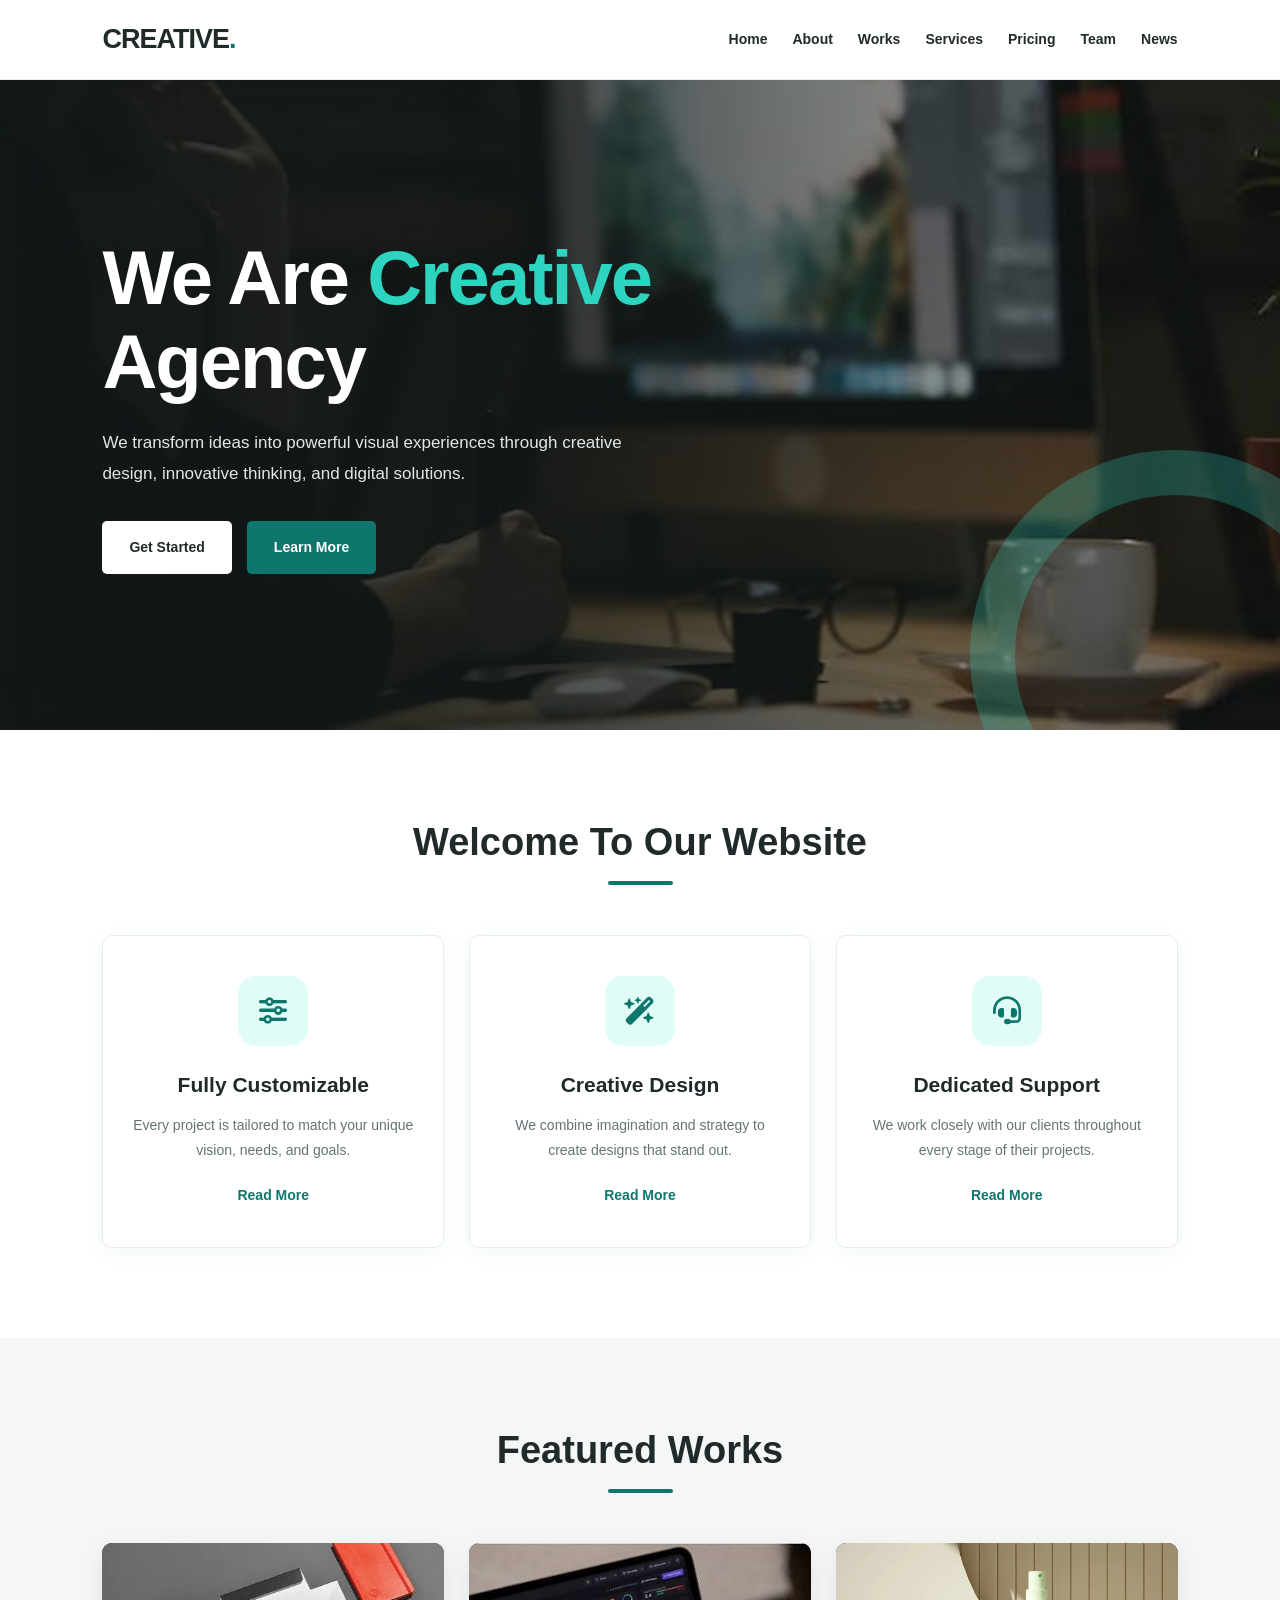
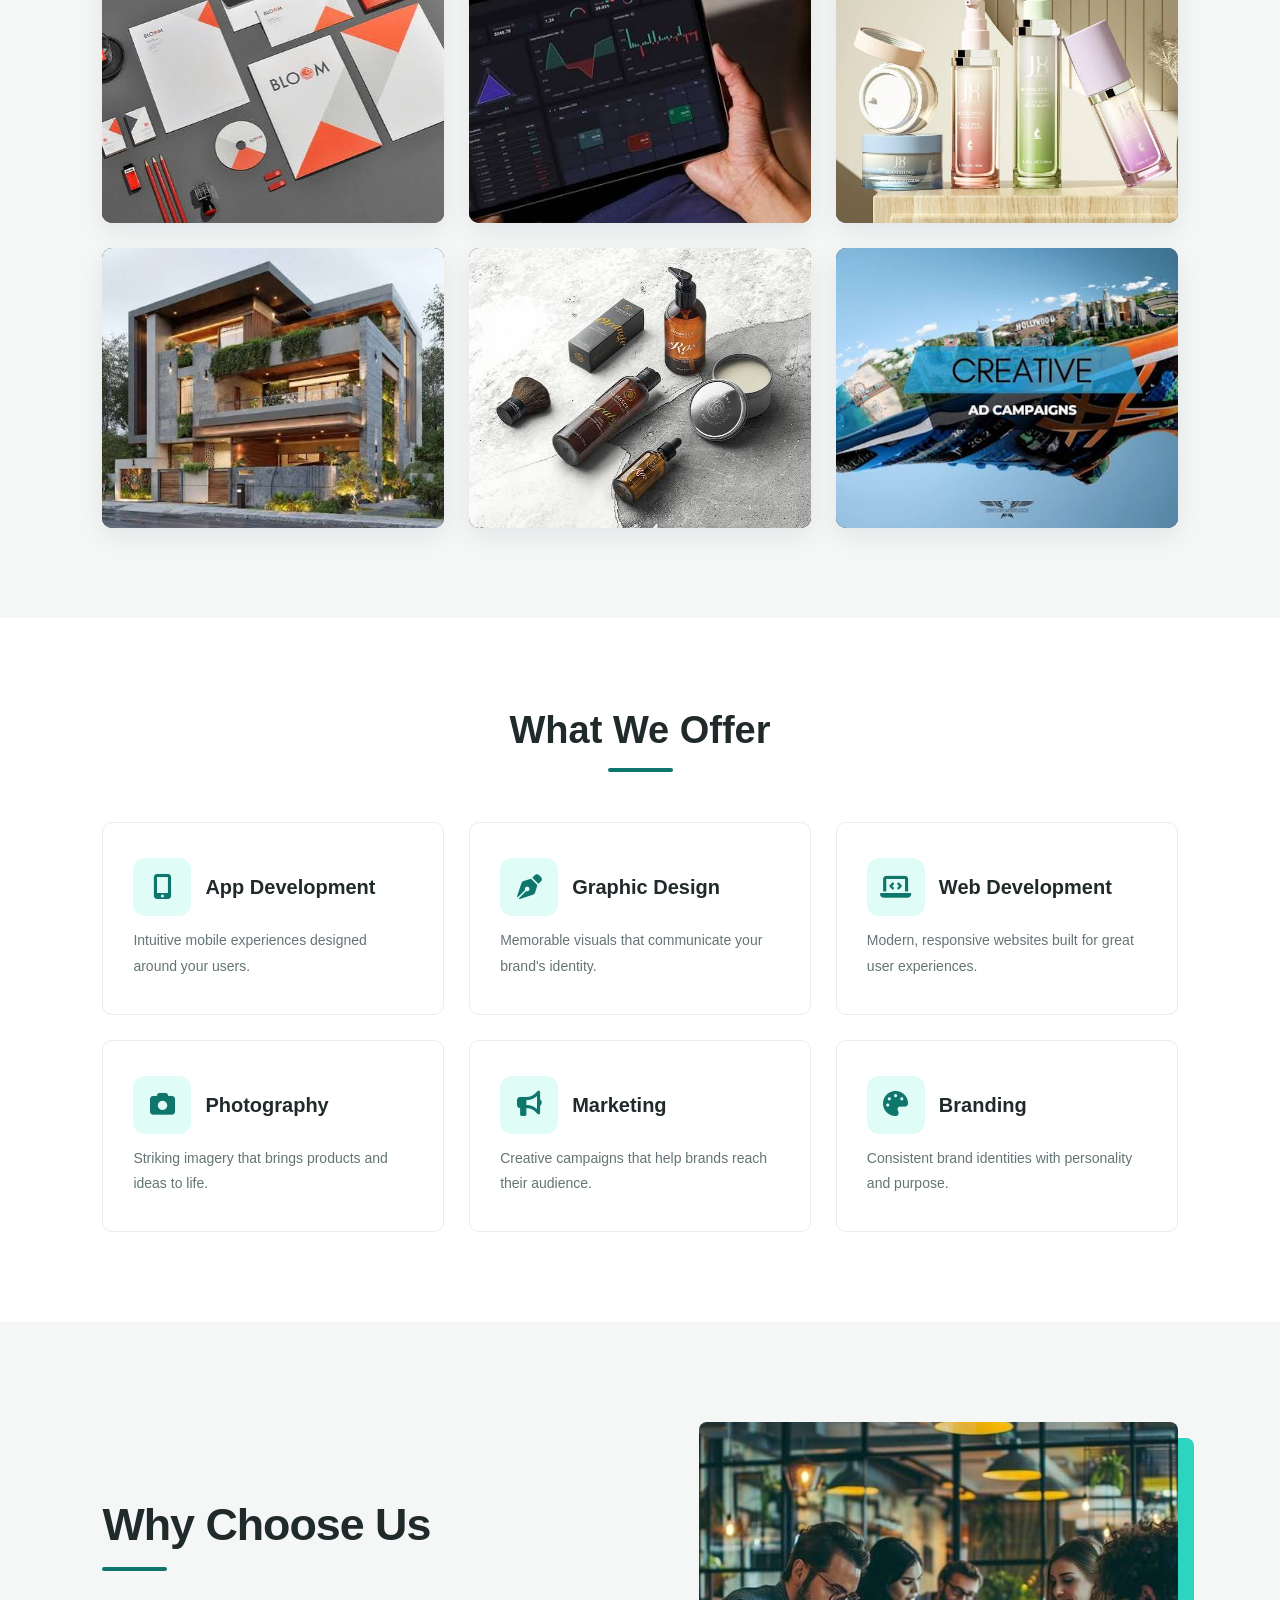
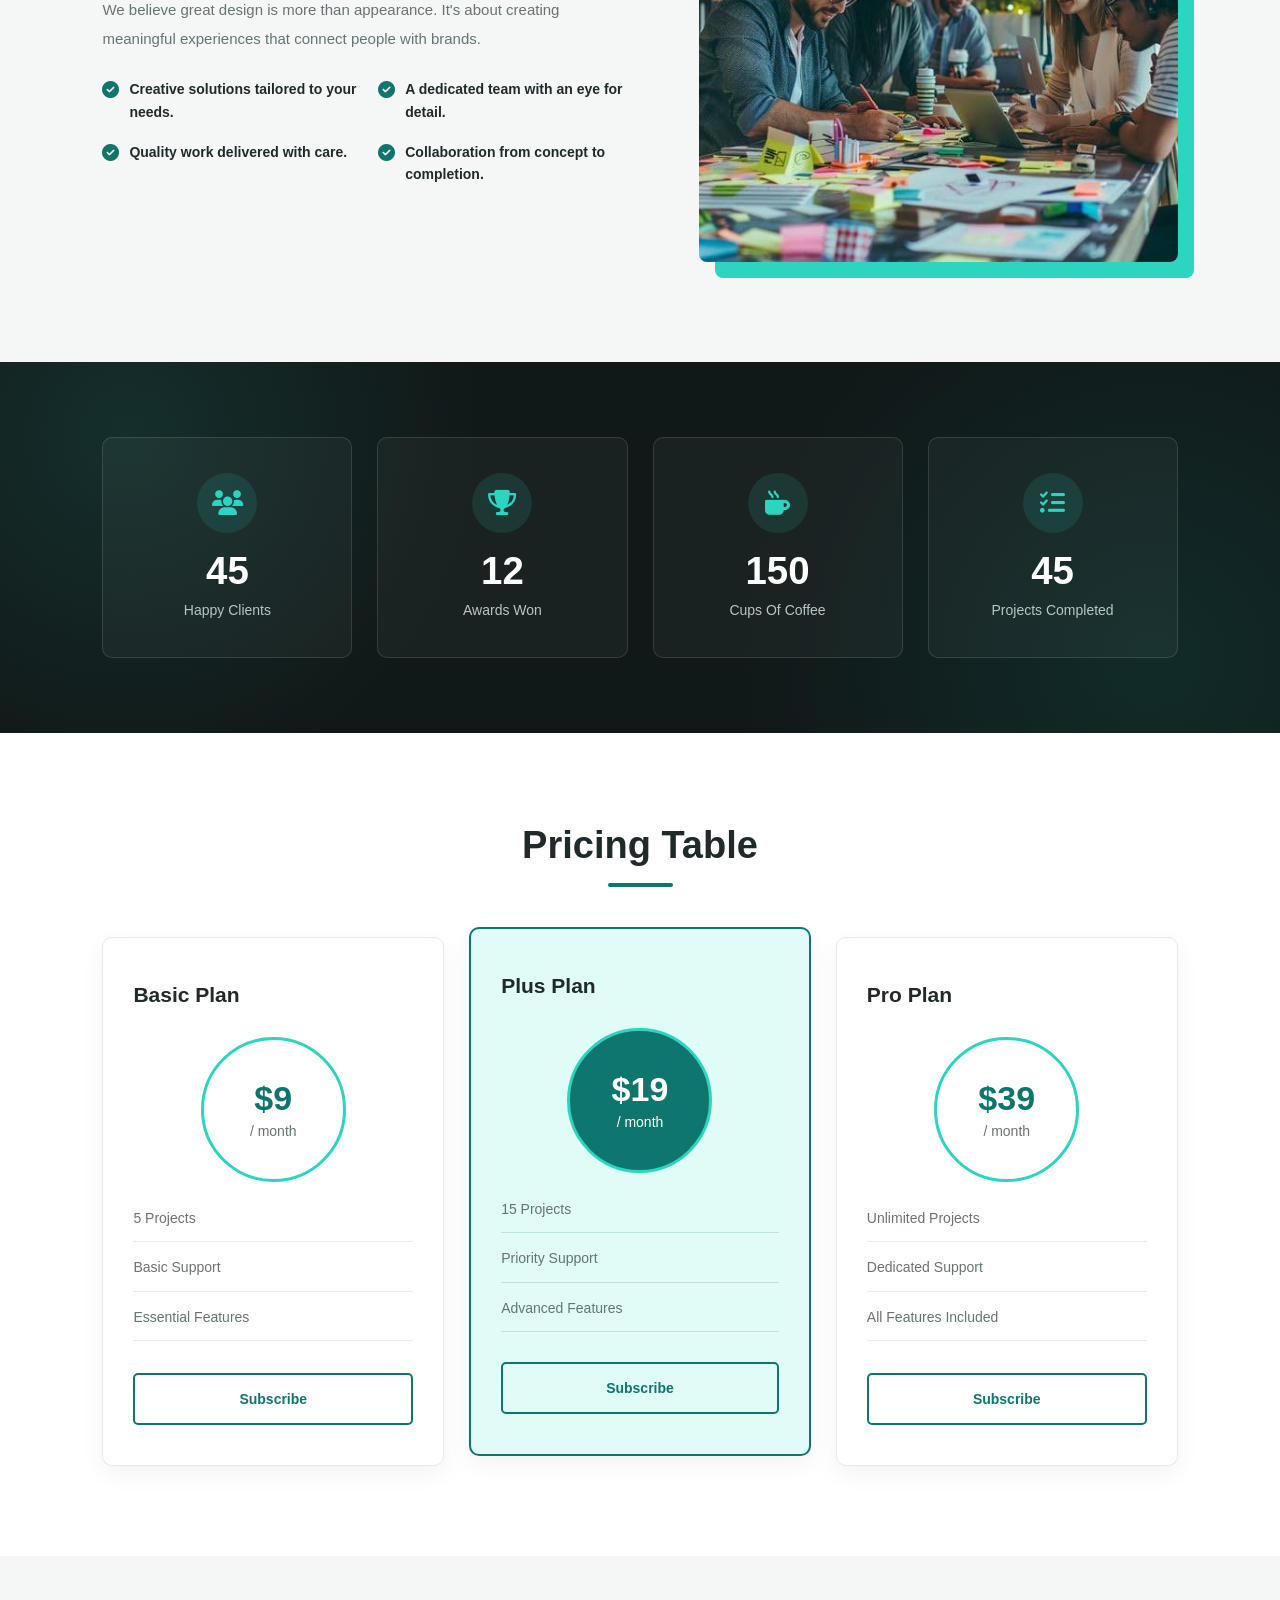
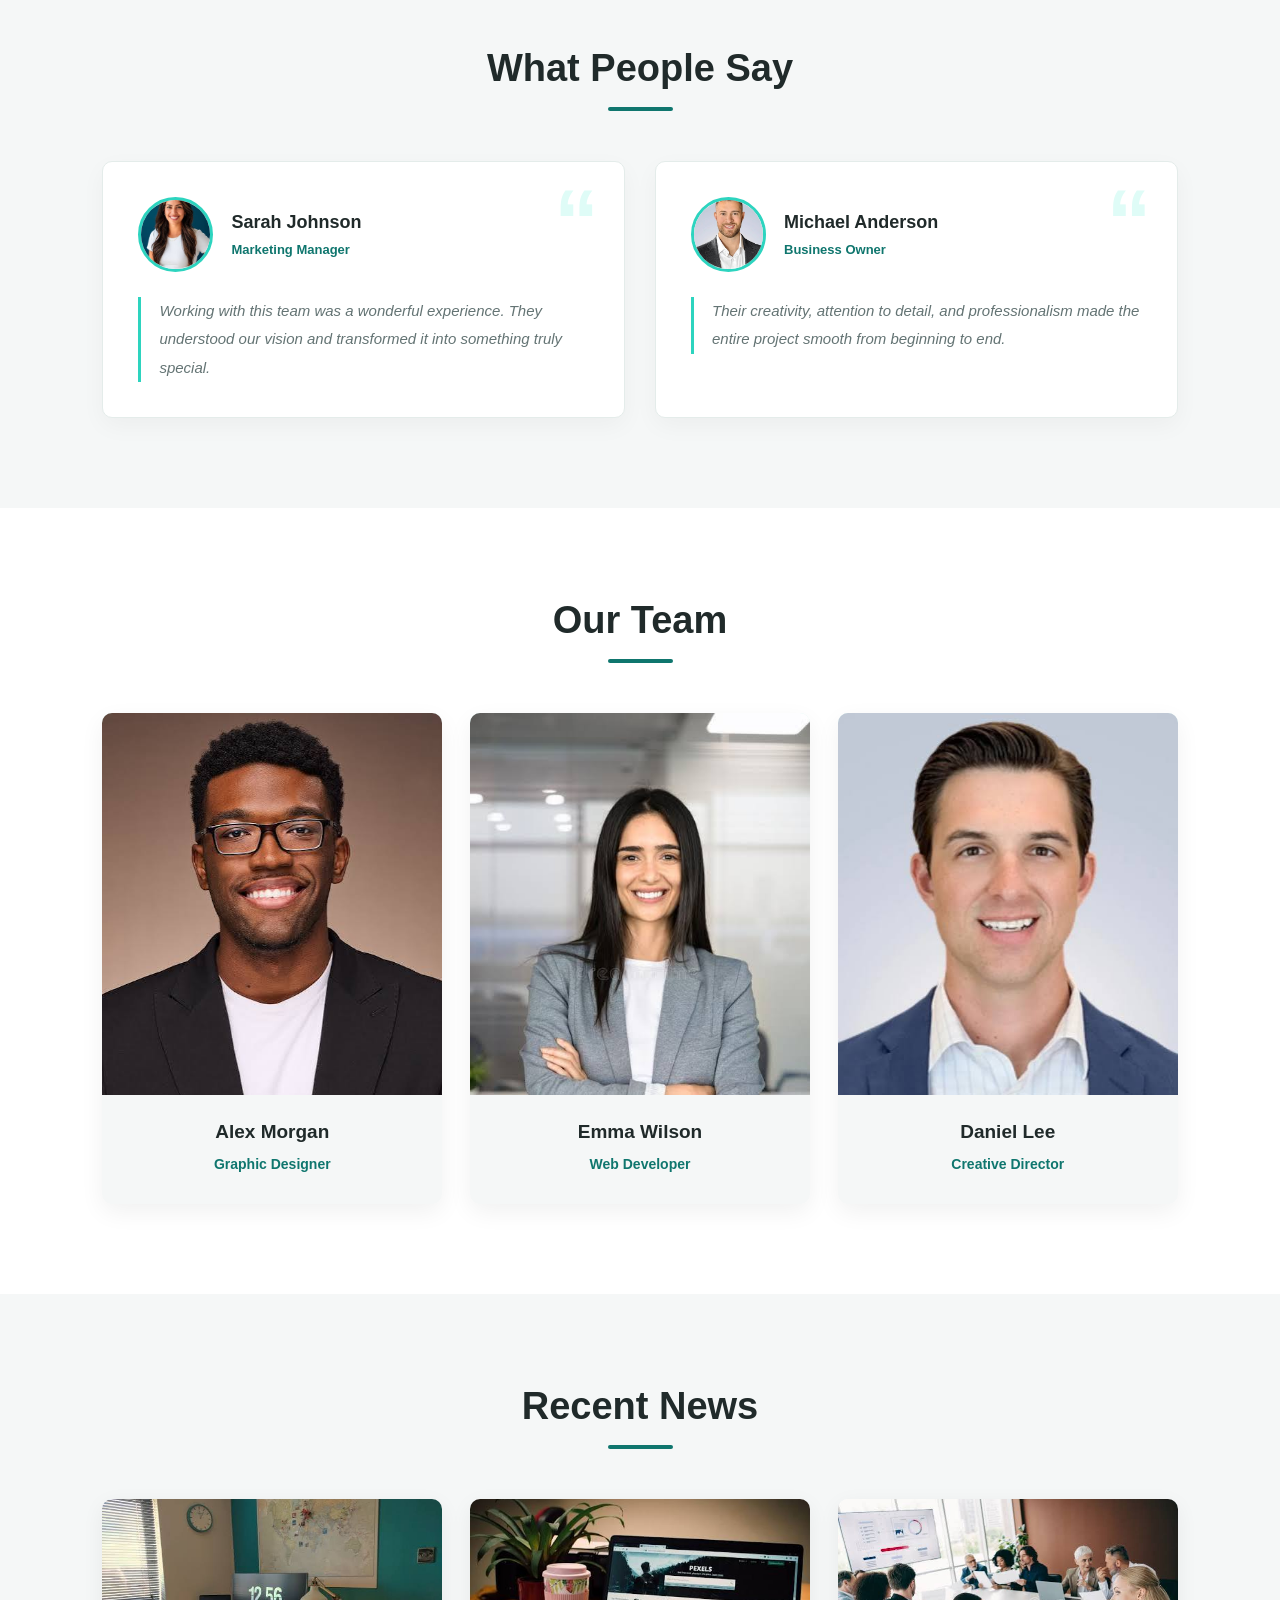
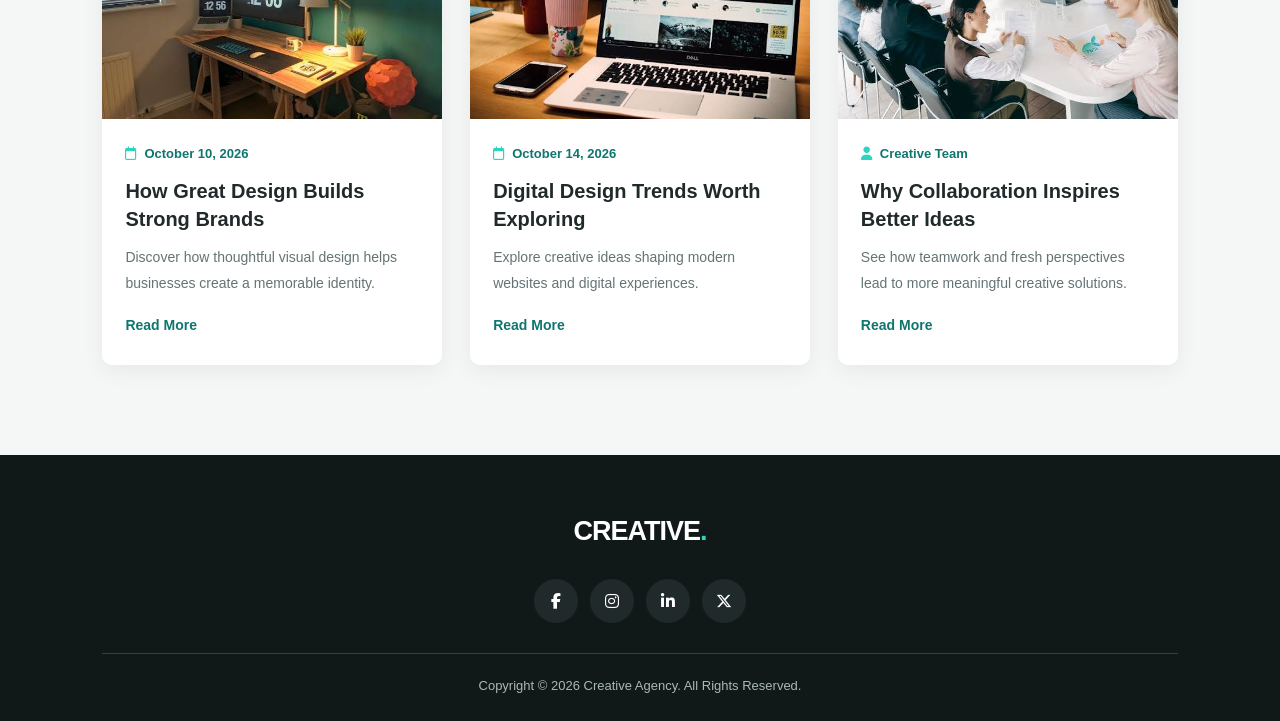
==== commit e53a4126: "updating changes" ====
--- a/index.html
+++ b/index.html
@@ -1,4 +1,3 @@
-
 <!DOCTYPE html>
 <html lang="en">
 <head>
@@ -13,7 +12,6 @@
 
 <body>
 
-    <!-- ================= HEADER ================= -->
     <header class="header">
         <a href="#home" class="logo">CREATIVE<span>.</span></a>
 
@@ -29,7 +27,6 @@
     </header>
 
     <main>
-        <!-- ================= 1. HERO ================= -->
         <section class="hero" id="home">
             <div class="hero-content">
                 <h1>We Are <span>Creative</span> Agency</h1>
@@ -45,7 +42,6 @@
             </div>
         </section>
 
-        <!-- ================= 2. WELCOME ================= -->
         <section class="welcome section-padding" id="welcome">
             <div class="section-header">
                 <h2>Welcome To Our Website</h2>
@@ -78,21 +74,17 @@
                 <article class="feature-card">
                     <i class="fa-solid fa-headset feature-icon"
                        aria-hidden="true"></i>
-
                     <h3>Dedicated Support</h3>
-
                     <p>
                         We work closely with our clients throughout
                         every stage of their projects.
                     </p>
-
                     <a href="#news" class="card-link">Read More</a>
                 </article>
 
             </div>
         </section>
 
-        <!-- ================= 3. FEATURED WORKS ================= -->
         <section class="portfolio section-padding" id="works">
             <div class="section-header">
                 <h2>Featured Works</h2>
@@ -104,17 +96,14 @@
                 <article class="portfolio-card">
                     <img src="images/work1.jpg"
                          alt="Creative branding project">
-
                     <div class="portfolio-overlay">
                         <span class="portfolio-category">Branding</span>
                         <h3>Visual Identity</h3>
-
                         <div class="portfolio-actions">
                             <a href="#services" aria-label="Explore branding services">
                                 <i class="fa-solid fa-arrow-up-right-from-square"
                                    aria-hidden="true"></i>
                             </a>
-
                             <a href="#about" aria-label="Learn about our agency">
                                 <i class="fa-solid fa-magnifying-glass-plus"
                                    aria-hidden="true"></i>
@@ -126,17 +115,14 @@
                 <article class="portfolio-card">
                     <img src="images/work2.jpg"
                          alt="Modern website design project">
-
                     <div class="portfolio-overlay">
                         <span class="portfolio-category">Web Design</span>
                         <h3>Digital Experience</h3>
-
                         <div class="portfolio-actions">
                             <a href="#services" aria-label="Explore web design services">
                                 <i class="fa-solid fa-arrow-up-right-from-square"
                                    aria-hidden="true"></i>
                             </a>
-
                             <a href="#about" aria-label="Learn about our agency">
                                 <i class="fa-solid fa-magnifying-glass-plus"
                                    aria-hidden="true"></i>
@@ -148,17 +134,14 @@
                 <article class="portfolio-card">
                     <img src="images/work3.jpg"
                          alt="Creative packaging design">
-
                     <div class="portfolio-overlay">
                         <span class="portfolio-category">Packaging</span>
                         <h3>Product Stories</h3>
-
                         <div class="portfolio-actions">
                             <a href="#services" aria-label="Explore design services">
                                 <i class="fa-solid fa-arrow-up-right-from-square"
                                    aria-hidden="true"></i>
                             </a>
-
                             <a href="#about" aria-label="Learn about our agency">
                                 <i class="fa-solid fa-magnifying-glass-plus"
                                    aria-hidden="true"></i>
@@ -170,17 +153,14 @@
                 <article class="portfolio-card">
                     <img src="images/work4.jpg"
                          alt="Architectural design project">
-
                     <div class="portfolio-overlay">
                         <span class="portfolio-category">Architecture</span>
                         <h3>Modern Spaces</h3>
-
                         <div class="portfolio-actions">
                             <a href="#services" aria-label="Explore creative services">
                                 <i class="fa-solid fa-arrow-up-right-from-square"
                                    aria-hidden="true"></i>
                             </a>
-
                             <a href="#about" aria-label="Learn about our agency">
                                 <i class="fa-solid fa-magnifying-glass-plus"
                                    aria-hidden="true"></i>
@@ -192,17 +172,14 @@
                 <article class="portfolio-card">
                     <img src="images/work5.jpg"
                          alt="Creative product photography">
-
                     <div class="portfolio-overlay">
                         <span class="portfolio-category">Photography</span>
                         <h3>Product Stories</h3>
-
                         <div class="portfolio-actions">
                             <a href="#services" aria-label="Explore photography services">
                                 <i class="fa-solid fa-arrow-up-right-from-square"
                                    aria-hidden="true"></i>
                             </a>
-
                             <a href="#about" aria-label="Learn about our agency">
                                 <i class="fa-solid fa-magnifying-glass-plus"
                                    aria-hidden="true"></i>
@@ -214,17 +191,14 @@
                 <article class="portfolio-card">
                     <img src="images/work6.jpg"
                          alt="Creative advertising campaign">
-
                     <div class="portfolio-overlay">
                         <span class="portfolio-category">Campaign</span>
                         <h3>Bold Ideas</h3>
-
                         <div class="portfolio-actions">
                             <a href="#services" aria-label="Explore campaign services">
                                 <i class="fa-solid fa-arrow-up-right-from-square"
                                    aria-hidden="true"></i>
                             </a>
-
                             <a href="#about" aria-label="Learn about our agency">
                                 <i class="fa-solid fa-magnifying-glass-plus"
                                    aria-hidden="true"></i>
@@ -236,7 +210,6 @@
             </div>
         </section>
 
-        <!-- ================= 4. SERVICES ================= -->
         <section class="services section-padding" id="services">
             <div class="section-header">
                 <h2>What We Offer</h2>
@@ -302,7 +275,6 @@
             </div>
         </section>
 
-        <!-- ================= 5. WHY CHOOSE US ================= -->
         <section class="about section-padding" id="about">
 
             <div class="about-content">
@@ -310,32 +282,26 @@
                     <h2>Why Choose Us</h2>
                     <span class="section-line"></span>
                 </div>
-
                 <p>
                     We believe great design is more than appearance.
-                    It's about creating meaningful experiences that
-                    connect people with brands.
+                    It's about creating meaningful experiences that connect people with brands.
                 </p>
-
                 <ul class="about-list">
                     <li>
                         <i class="fa-solid fa-circle-check"
                            aria-hidden="true"></i>
                         Creative solutions tailored to your needs.
                     </li>
-
                     <li>
                         <i class="fa-solid fa-circle-check"
                            aria-hidden="true"></i>
                         A dedicated team with an eye for detail.
                     </li>
-
                     <li>
                         <i class="fa-solid fa-circle-check"
                            aria-hidden="true"></i>
                         Quality work delivered with care.
                     </li>
-
                     <li>
                         <i class="fa-solid fa-circle-check"
                            aria-hidden="true"></i>
@@ -351,14 +317,13 @@
 
         </section>
 
-        <!-- ================= 6. STATISTICS ================= -->
         <section class="stats section-padding" id="stats">
 
             <div class="stats-container">
 
                 <article class="stat-card">
                     <i class="fa-solid fa-users" aria-hidden="true"></i>
-                    <h3>451</h3>
+                    <h3>45</h3>
                     <p>Happy Clients</p>
                 </article>
 
@@ -370,7 +335,7 @@
 
                 <article class="stat-card">
                     <i class="fa-solid fa-mug-hot" aria-hidden="true"></i>
-                    <h3>154K</h3>
+                    <h3>150</h3>
                     <p>Cups Of Coffee</p>
                 </article>
 
@@ -383,7 +348,6 @@
             </div>
         </section>
 
-        <!-- ================= 7. PRICING ================= -->
         <section class="pricing section-padding" id="pricing">
             <div class="section-header">
                 <h2>Pricing Table</h2>
@@ -394,56 +358,46 @@
 
                 <article class="pricing-card">
                     <h3>Basic Plan</h3>
-
                     <div class="price-circle">
                         <p><span>$9</span> / month</p>
                     </div>
-
                     <ul class="pricing-features">
                         <li>5 Projects</li>
                         <li>Basic Support</li>
                         <li>Essential Features</li>
                     </ul>
-
                     <a href="#contact" class="btn btn-outline">Subscribe</a>
                 </article>
 
                 <article class="pricing-card">
                     <h3>Plus Plan</h3>
-
                     <div class="price-circle">
                         <p><span>$19</span> / month</p>
                     </div>
-
                     <ul class="pricing-features">
                         <li>15 Projects</li>
                         <li>Priority Support</li>
                         <li>Advanced Features</li>
                     </ul>
-
                     <a href="#contact" class="btn btn-outline">Subscribe</a>
                 </article>
 
                 <article class="pricing-card">
                     <h3>Pro Plan</h3>
-
                     <div class="price-circle">
                         <p><span>$39</span> / month</p>
                     </div>
-
                     <ul class="pricing-features">
                         <li>Unlimited Projects</li>
                         <li>Dedicated Support</li>
                         <li>All Features Included</li>
                     </ul>
-
                     <a href="#contact" class="btn btn-outline">Subscribe</a>
                 </article>
 
             </div>
         </section>
 
-        <!-- ================= 8. TESTIMONIALS ================= -->
         <section class="testimonials section-padding" id="testimonials">
             <div class="section-header">
                 <h2>What People Say</h2>
@@ -453,49 +407,40 @@
             <div class="testimonials-container">
 
                 <article class="testimonial-card">
-
                     <div class="testimonial-person">
                         <img src="images/person2.jpg"
                              alt="Portrait of a satisfied client">
-
                         <div>
                             <h3>Sarah Johnson</h3>
                             <p>Marketing Manager</p>
                         </div>
                     </div>
-
                     <blockquote>
                         Working with this team was a wonderful experience.
                         They understood our vision and transformed it into
                         something truly special.
                     </blockquote>
-
                 </article>
 
                 <article class="testimonial-card">
-
                     <div class="testimonial-person">
                         <img src="images/person1.jpg"
                              alt="Portrait of a satisfied client">
-
                         <div>
                             <h3>Michael Anderson</h3>
                             <p>Business Owner</p>
                         </div>
                     </div>
-
                     <blockquote>
                         Their creativity, attention to detail, and
                         professionalism made the entire project smooth
                         from beginning to end.
                     </blockquote>
-
-                </article>
-
-            </div>
-        </section>
-
-        <!-- ================= 9. OUR TEAM ================= -->
+                </article>
+
+            </div>
+        </section>
+
         <section class="team section-padding" id="team">
             <div class="section-header">
                 <h2>Our Team</h2>
@@ -503,30 +448,25 @@
             </div>
 
             <div class="team-container">
-
                 <article class="team-card">
                     <div class="team-image">
                         <img src="images/team2.jpg"
                              alt="Alex Morgan, graphic designer">
-
                         <div class="team-socials">
                             <a href="#contact" aria-label="Alex on Facebook">
                                 <i class="fa-brands fa-facebook-f"
                                    aria-hidden="true"></i>
                             </a>
-
                             <a href="#contact" aria-label="Alex on LinkedIn">
                                 <i class="fa-brands fa-linkedin-in"
                                    aria-hidden="true"></i>
                             </a>
-
                             <a href="#contact" aria-label="Alex on Instagram">
                                 <i class="fa-brands fa-instagram"
                                    aria-hidden="true"></i>
                             </a>
                         </div>
                     </div>
-
                     <div class="team-info">
                         <h3>Alex Morgan</h3>
                         <p>Graphic Designer</p>
@@ -537,25 +477,21 @@
                     <div class="team-image">
                         <img src="images/team1.jpg"
                              alt="Emma Wilson, web developer">
-
                         <div class="team-socials">
                             <a href="#contact" aria-label="Emma on Facebook">
                                 <i class="fa-brands fa-facebook-f"
                                    aria-hidden="true"></i>
                             </a>
-
                             <a href="#contact" aria-label="Emma on LinkedIn">
                                 <i class="fa-brands fa-linkedin-in"
                                    aria-hidden="true"></i>
                             </a>
-
                             <a href="#contact" aria-label="Emma on Instagram">
                                 <i class="fa-brands fa-instagram"
                                    aria-hidden="true"></i>
                             </a>
                         </div>
                     </div>
-
                     <div class="team-info">
                         <h3>Emma Wilson</h3>
                         <p>Web Developer</p>
@@ -566,25 +502,21 @@
                     <div class="team-image">
                         <img src="images/team3.jpg"
                              alt="Daniel Lee, creative director">
-
                         <div class="team-socials">
                             <a href="#contact" aria-label="Daniel on Facebook">
                                 <i class="fa-brands fa-facebook-f"
                                    aria-hidden="true"></i>
                             </a>
-
                             <a href="#contact" aria-label="Daniel on LinkedIn">
                                 <i class="fa-brands fa-linkedin-in"
                                    aria-hidden="true"></i>
                             </a>
-
                             <a href="#contact" aria-label="Daniel on Instagram">
                                 <i class="fa-brands fa-instagram"
                                    aria-hidden="true"></i>
                             </a>
                         </div>
                     </div>
-
                     <div class="team-info">
                         <h3>Daniel Lee</h3>
                         <p>Creative Director</p>
@@ -594,8 +526,6 @@
             </div>
         </section>
 
-
-        <!-- ================= 10. RECENT NEWS ================= -->
         <section class="news section-padding" id="news">
             <div class="section-header">
                 <h2>Recent News</h2>
@@ -607,21 +537,17 @@
                 <article class="news-card">
                     <img src="images/news1.jpg"
                          alt="Design team exploring new creative ideas">
-
                     <div class="news-content">
                         <p class="news-meta">
                             <i class="fa-regular fa-calendar"
                                aria-hidden="true"></i>
                             October 10, 2026
                         </p>
-
                         <h3>How Great Design Builds Strong Brands</h3>
-
                         <p>
                             Discover how thoughtful visual design helps
                             businesses create a memorable identity.
                         </p>
-
                         <a href="#contact" class="card-link">Read More</a>
                     </div>
                 </article>
@@ -629,21 +555,17 @@
                 <article class="news-card">
                     <img src="images/news2.jpg"
                          alt="Designer creating a digital interface">
-
                     <div class="news-content">
                         <p class="news-meta">
                             <i class="fa-regular fa-calendar"
                                aria-hidden="true"></i>
                             October 14, 2026
                         </p>
-
                         <h3>Digital Design Trends Worth Exploring</h3>
-
                         <p>
                             Explore creative ideas shaping modern
                             websites and digital experiences.
                         </p>
-
                         <a href="#contact" class="card-link">Read More</a>
                     </div>
                 </article>
@@ -651,21 +573,17 @@
                 <article class="news-card">
                     <img src="images/news3.jpg"
                          alt="Creative professionals collaborating in a studio">
-
                     <div class="news-content">
                         <p class="news-meta">
                             <i class="fa-solid fa-user"
                                aria-hidden="true"></i>
                             Creative Team
                         </p>
-
                         <h3>Why Collaboration Inspires Better Ideas</h3>
-
                         <p>
                             See how teamwork and fresh perspectives
                             lead to more meaningful creative solutions.
                         </p>
-
                         <a href="#contact" class="card-link">Read More</a>
                     </div>
                 </article>
@@ -675,7 +593,6 @@
 
     </main>
 
-    <!-- ================= 11. FOOTER ================= -->
     <footer class="footer" id="contact">
 
         <a href="#home" class="footer-logo">CREATIVE<span>.</span></a>
@@ -684,15 +601,12 @@
             <a href="#contact" aria-label="Facebook">
                 <i class="fa-brands fa-facebook-f" aria-hidden="true"></i>
             </a>
-
             <a href="#contact" aria-label="Instagram">
                 <i class="fa-brands fa-instagram" aria-hidden="true"></i>
             </a>
-
             <a href="#contact" aria-label="LinkedIn">
                 <i class="fa-brands fa-linkedin-in" aria-hidden="true"></i>
             </a>
-
             <a href="#contact" aria-label="Twitter">
                 <i class="fa-brands fa-x-twitter" aria-hidden="true"></i>
             </a>
